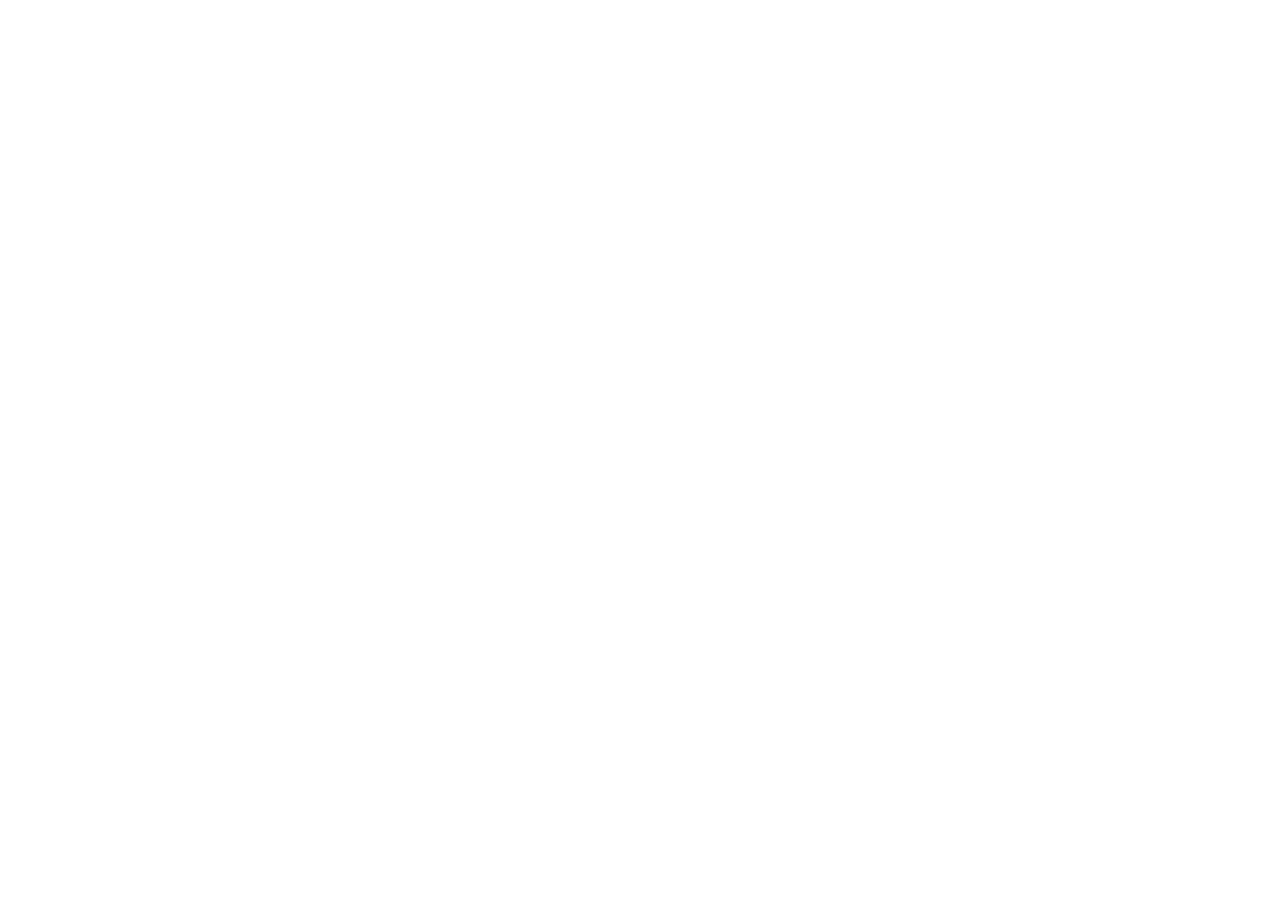
==== index.html @ 5c459bb1 "first commit" ====
<!DOCTYPE html>
<html lang="en">
<head>
    <meta charset="UTF-8">
    <meta name="viewport" content="width=device-width, initial-scale=1.0">
    <title>Document</title>
    <link rel="stylesheet" href="./styles/style.css">
</head>
<body>
    
</body>
</html>
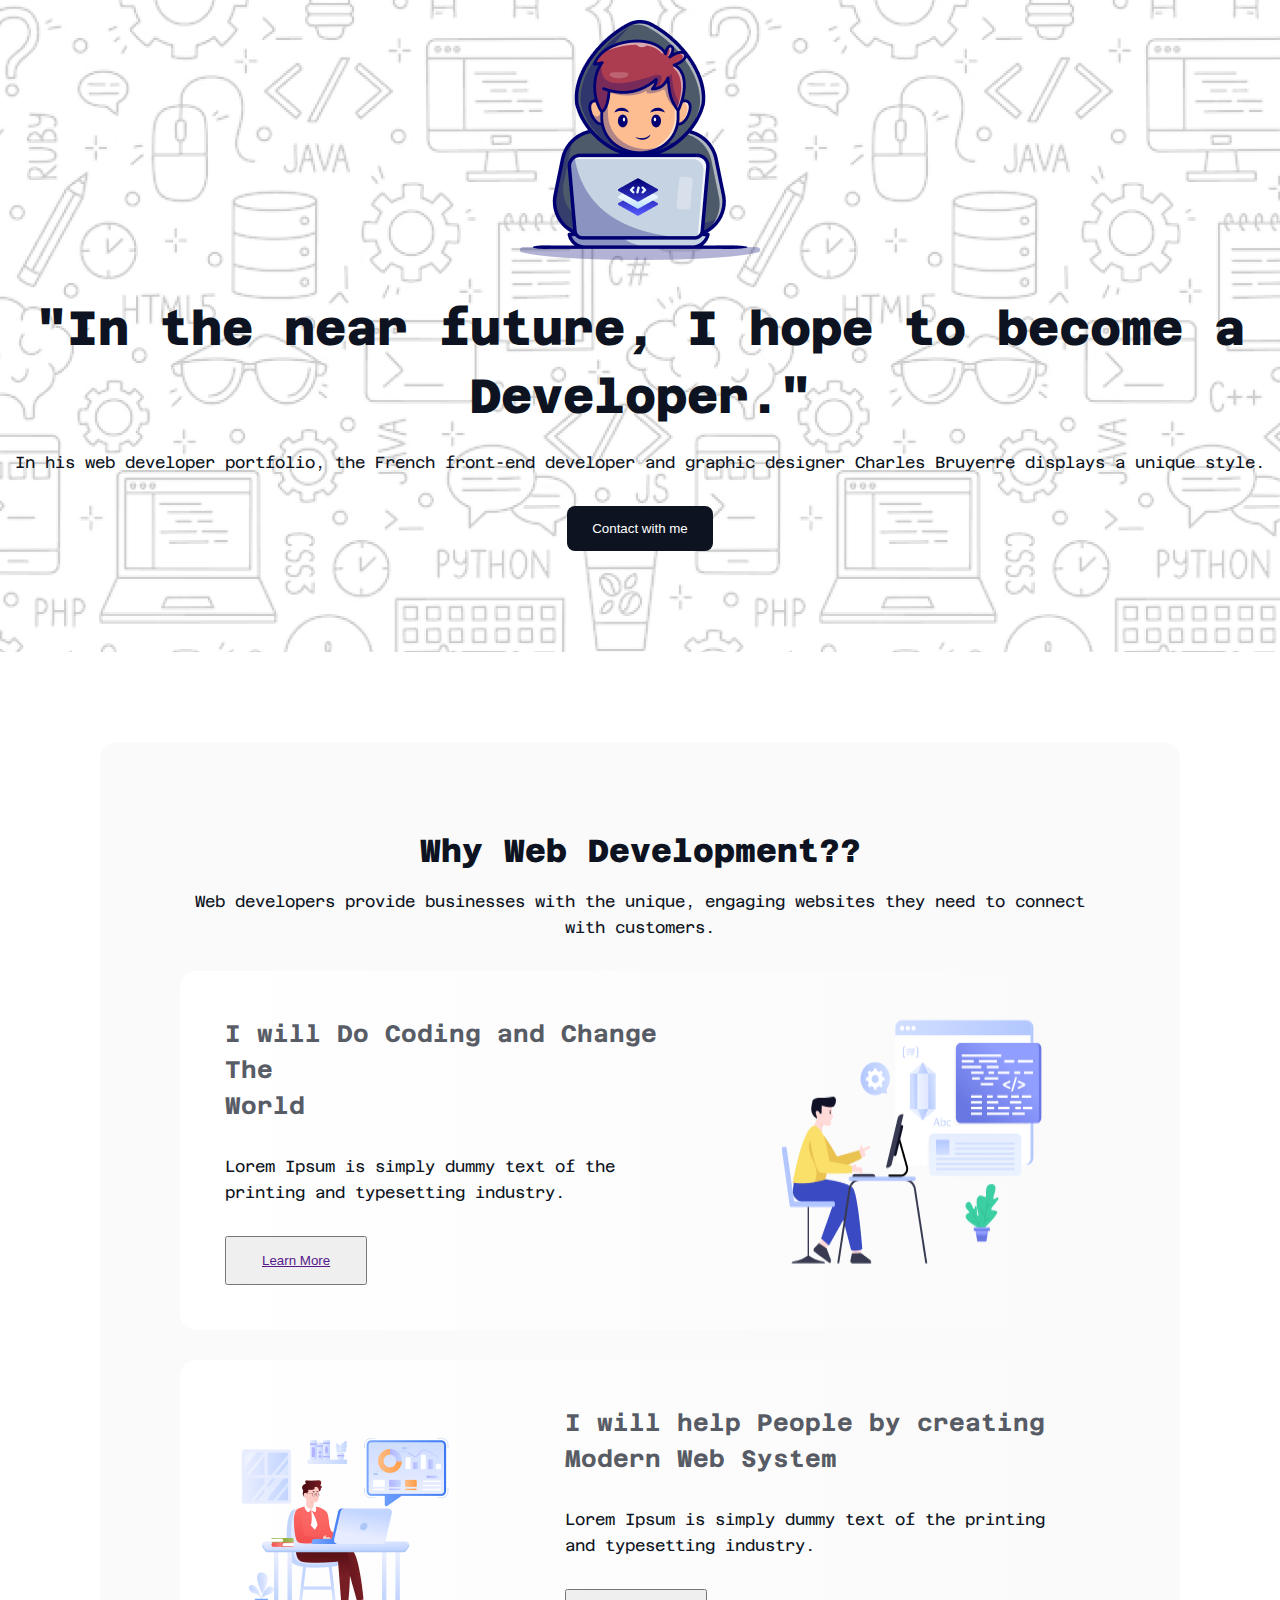
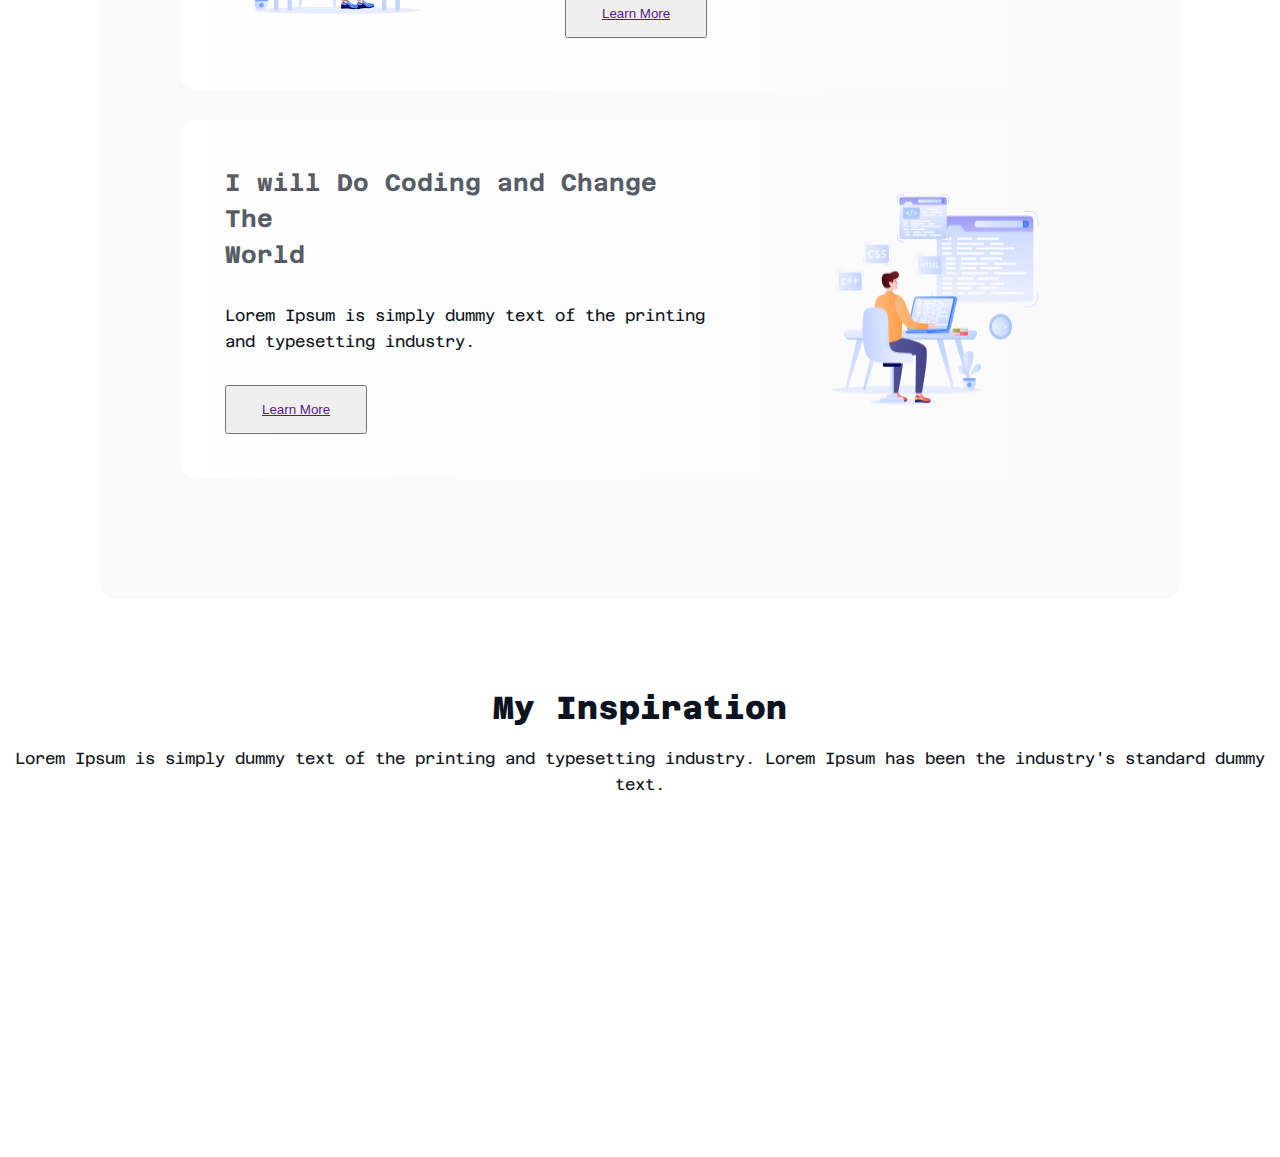
==== commit 8c0c3205: "added banner and web section" ====
--- a/index.html
+++ b/index.html
@@ -7,6 +7,52 @@
     <link rel="stylesheet" href="./styles/style.css">
 </head>
 <body>
-    
+    <section class="banner">
+        <img class="banner-img" src="./assets/Group.png" alt="">
+        <h1 class="title1">"In the near future, I hope to become a <br> Developer."</h1>
+        <p class="description">In his web developer portfolio, the French front-end developer and graphic designer Charles Bruyerre displays a unique style.</p>
+        <button class="btn">Contact with me</button>
+    </section>
+
+    <section class="web">
+        <div class="web-text">
+            <h1 class="web-title">Why Web Development??</h1>
+            <p class="web-description">Web developers provide businesses with the unique, engaging websites they need to connect with customers. </p>
+        </div>
+        <div class="img-container-1">
+            <div class="conatiner-text">
+                <h1 class="img-container-title1">I will Do Coding and Change The <br> World</h1>
+            <p class="img-container-description">Lorem Ipsum is simply dummy text of the printing and typesetting industry.</p>
+            <button class="btn-1"><a href="">Learn More</a></button>
+            </div>
+            <img src="./assets/Layer_1.png" alt="">
+        </div>
+        <div class="img-container-1">
+            <img src="./assets/Group 3.png" alt="">
+            <div class="container-text">
+                <h1 class="img-container-title1">I will help People by creating Modern Web System</h1>
+                <p class="img-container-description">Lorem Ipsum is simply dummy text of the printing and typesetting industry.</p>
+                <button class="btn-1"><a href="">Learn More</a></button>
+            </div>
+        </div>
+        <div class="img-container-1">
+            <div class="conatiner-text">
+                <h1 class="img-container-title1">I will Do Coding and Change The <br> World</h1>
+            <p class="img-container-description">Lorem Ipsum is simply dummy text of the printing and typesetting industry.</p>
+            <button class="btn-1"><a href="">Learn More</a></button>
+            </div>
+            <img src="./assets/Group 4.png" alt="">
+        </div>
+    </section>
+    <section class="inspiration">
+        <h1 class="inspiration-title">My Inspiration</h1>
+        </h1>
+       
+     <p class="inspiration-description">Lorem Ipsum is simply dummy text of the printing and typesetting industry. Lorem Ipsum has been the industry's standard dummy text.</p>
+     <div class="video">
+     <iframe width="560" height="315" src="https://www.youtube.com/embed/S-gIFz-uYNw?si=BvyJEE9r2zV2DK_J" title="YouTube video player" frameborder="0" allow="accelerometer; autoplay; clipboard-write; encrypted-media; gyroscope; picture-in-picture; web-share" referrerpolicy="strict-origin-when-cross-origin" allowfullscreen></iframe>
+     </div>
+    </section>
+
 </body>
-</html>+</html>
--- a/styles/style.css
+++ b/styles/style.css
@@ -0,0 +1,139 @@
+@import url('https://fonts.googleapis.com/css2?family=Azeret+Mono:ital,wght@0,100..900;1,100..900&display=swap');
+
+*{
+    margin: 0;
+    padding: 0;
+}
+
+.banner{
+    background-image:url(../assets/Hero-bg.png);
+    background-size:cover;
+    background-position: center;
+    width:100%;
+   height: 652px;
+   text-align: center;
+}
+.banner-img{
+    margin-top:20px;
+    margin-bottom: 0;
+}
+.title1{
+    color: rgb(13, 19, 33);
+    font-family: Azeret Mono;
+    font-size: 48px;
+    font-weight: 800;
+    line-height: 68px;
+    letter-spacing: 0%;
+    text-align: center; 
+    margin-top:30px;
+    margin-bottom:20px;
+}
+.description{
+    color: rgb(13, 19, 33);
+font-family: Azeret Mono;
+font-size: 16px;
+font-weight: 400;
+line-height: 26px;
+letter-spacing: 0%;
+text-align: center;
+margin-top: 0;
+margin-bottom:30px;
+}
+.btn{
+    border-radius: 8px;
+    color: white;
+    background: rgb(13, 19, 33);
+    padding:15px 25px;
+    margin-top:0;
+    border: none;
+
+}
+.web{
+    border-radius: 16px;
+    background: rgba(13, 19, 33, 0.02);
+    padding: 90px 80px; 
+    margin: 90px 100px;
+}
+.web-title{
+    color: rgb(13, 19, 33);
+font-family: Azeret Mono;
+font-size: 32px;
+font-weight: 800;
+line-height: 37px;
+letter-spacing: 0%;
+text-align: center;
+margin-bottom: 20px;
+}
+.web-description{
+    color: rgb(13, 19, 33);
+font-family: Azeret Mono;
+font-size: 16px;
+font-weight: 400;
+line-height: 26px;
+letter-spacing: 0%;
+text-align: center;
+margin-top: 0;
+margin-bottom:30px;
+}
+.img-container-1{
+    display: flex;
+    justify-content:center;
+    gap: 100px;
+    border-radius: 16px;
+    background: linear-gradient(90.00deg, rgb(255, 255, 255),rgba(255, 255, 255, 0) 100%);
+    padding:45px;
+    margin-bottom: 30px;
+}
+.img-container-title1{
+
+color: rgba(13, 19, 33, 0.7);
+font-family: Azeret Mono;
+font-size: 24px;
+font-weight: 700;
+line-height: 36px;
+letter-spacing: 0%;
+text-align: left;
+margin-bottom: 30px;
+}
+.img-container-description{
+    color: rgb(13, 19, 33);
+font-family: Azeret Mono;
+font-size: 16px;
+font-weight: 400;
+line-height: 26px;
+letter-spacing: 0%;
+text-align: left;
+margin-top: 0;
+margin-bottom: 30px;
+}
+.btn-1{
+    padding: 15px 35px;
+    
+}
+.inspiration-title{
+    color: rgb(13, 19, 33);
+font-family: Azeret Mono;
+font-size: 32px;
+font-weight: 800;
+line-height: 37px;
+letter-spacing: 0%;
+text-align: center;
+margin-bottom: 20px;
+}
+.inspiration-description{
+    color: rgb(13, 19, 33);
+font-family: Azeret Mono;
+font-size: 16px;
+font-weight: 400;
+line-height: 26px;
+letter-spacing: 0%;
+text-align: center;
+margin-top: 0;
+margin-bottom: 40px;
+}
+.video{
+    text-align: center;
+    border-radius: 16px;
+
+
+}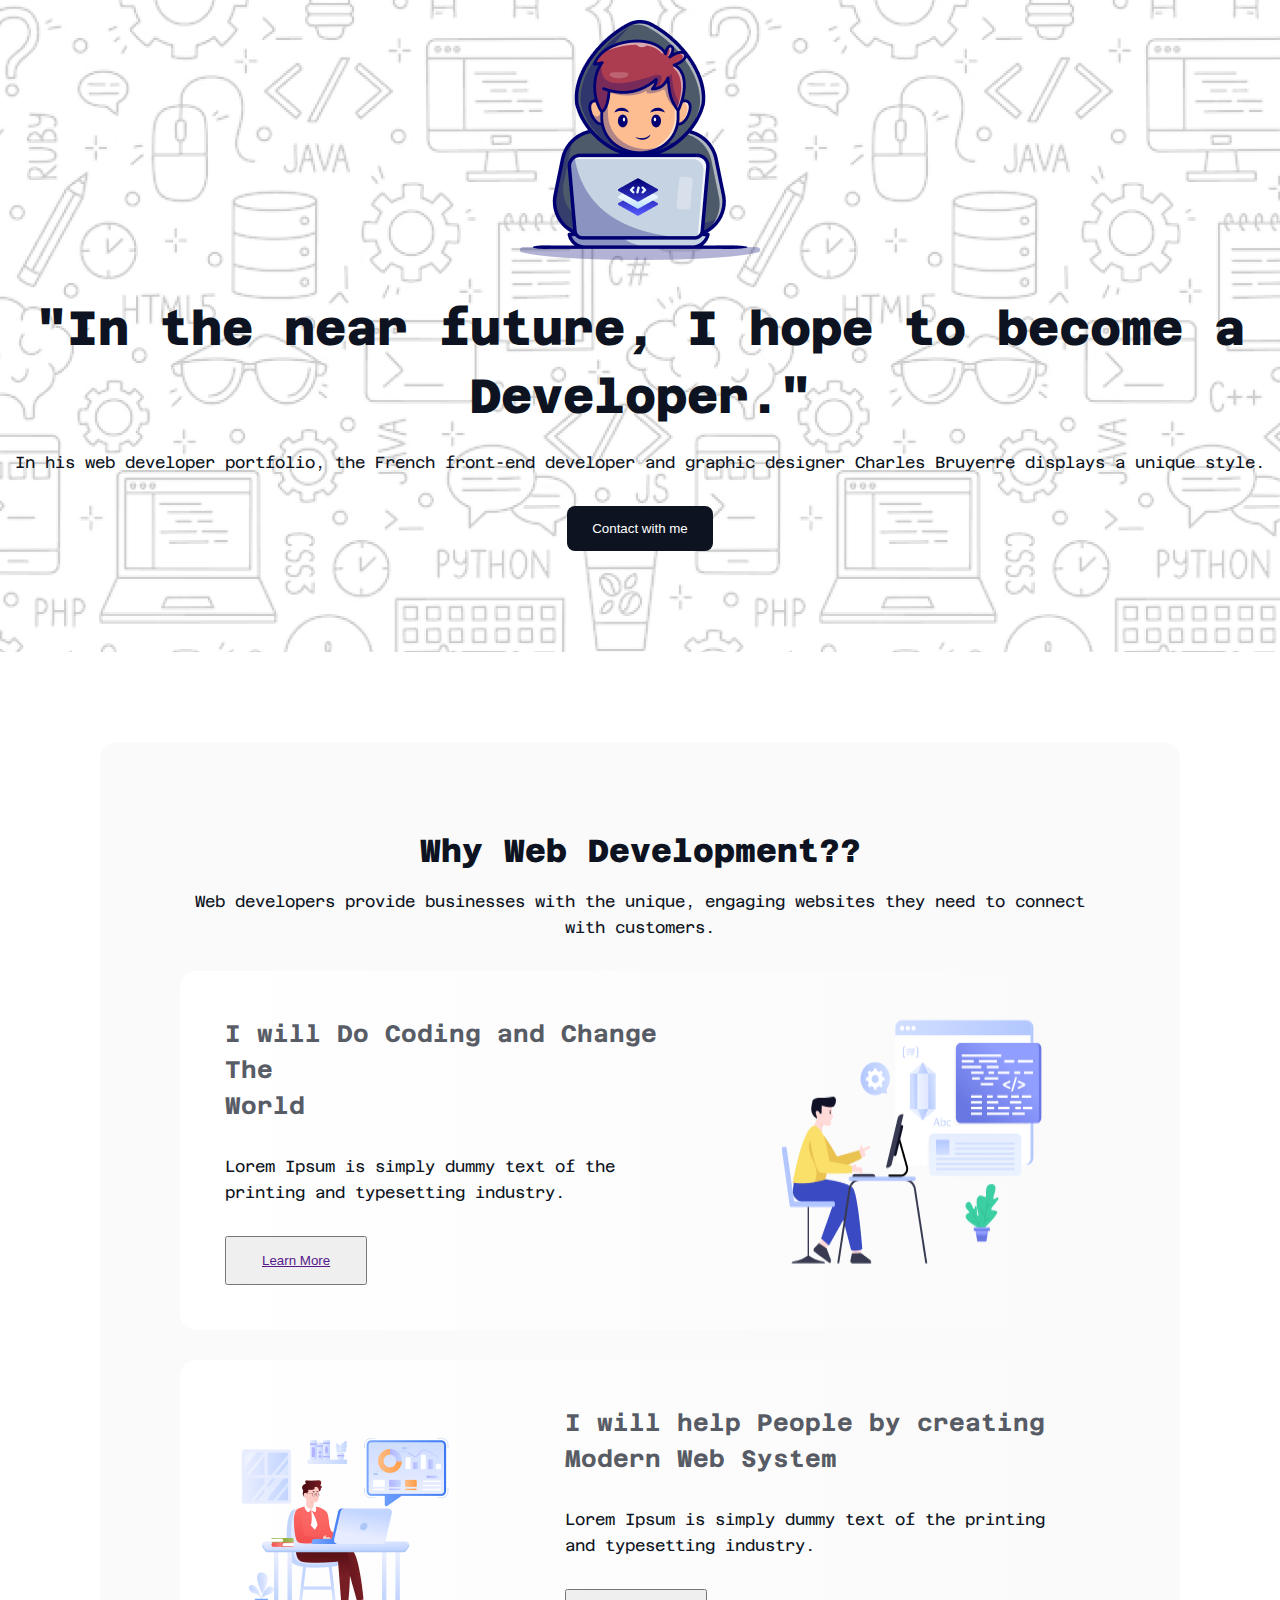
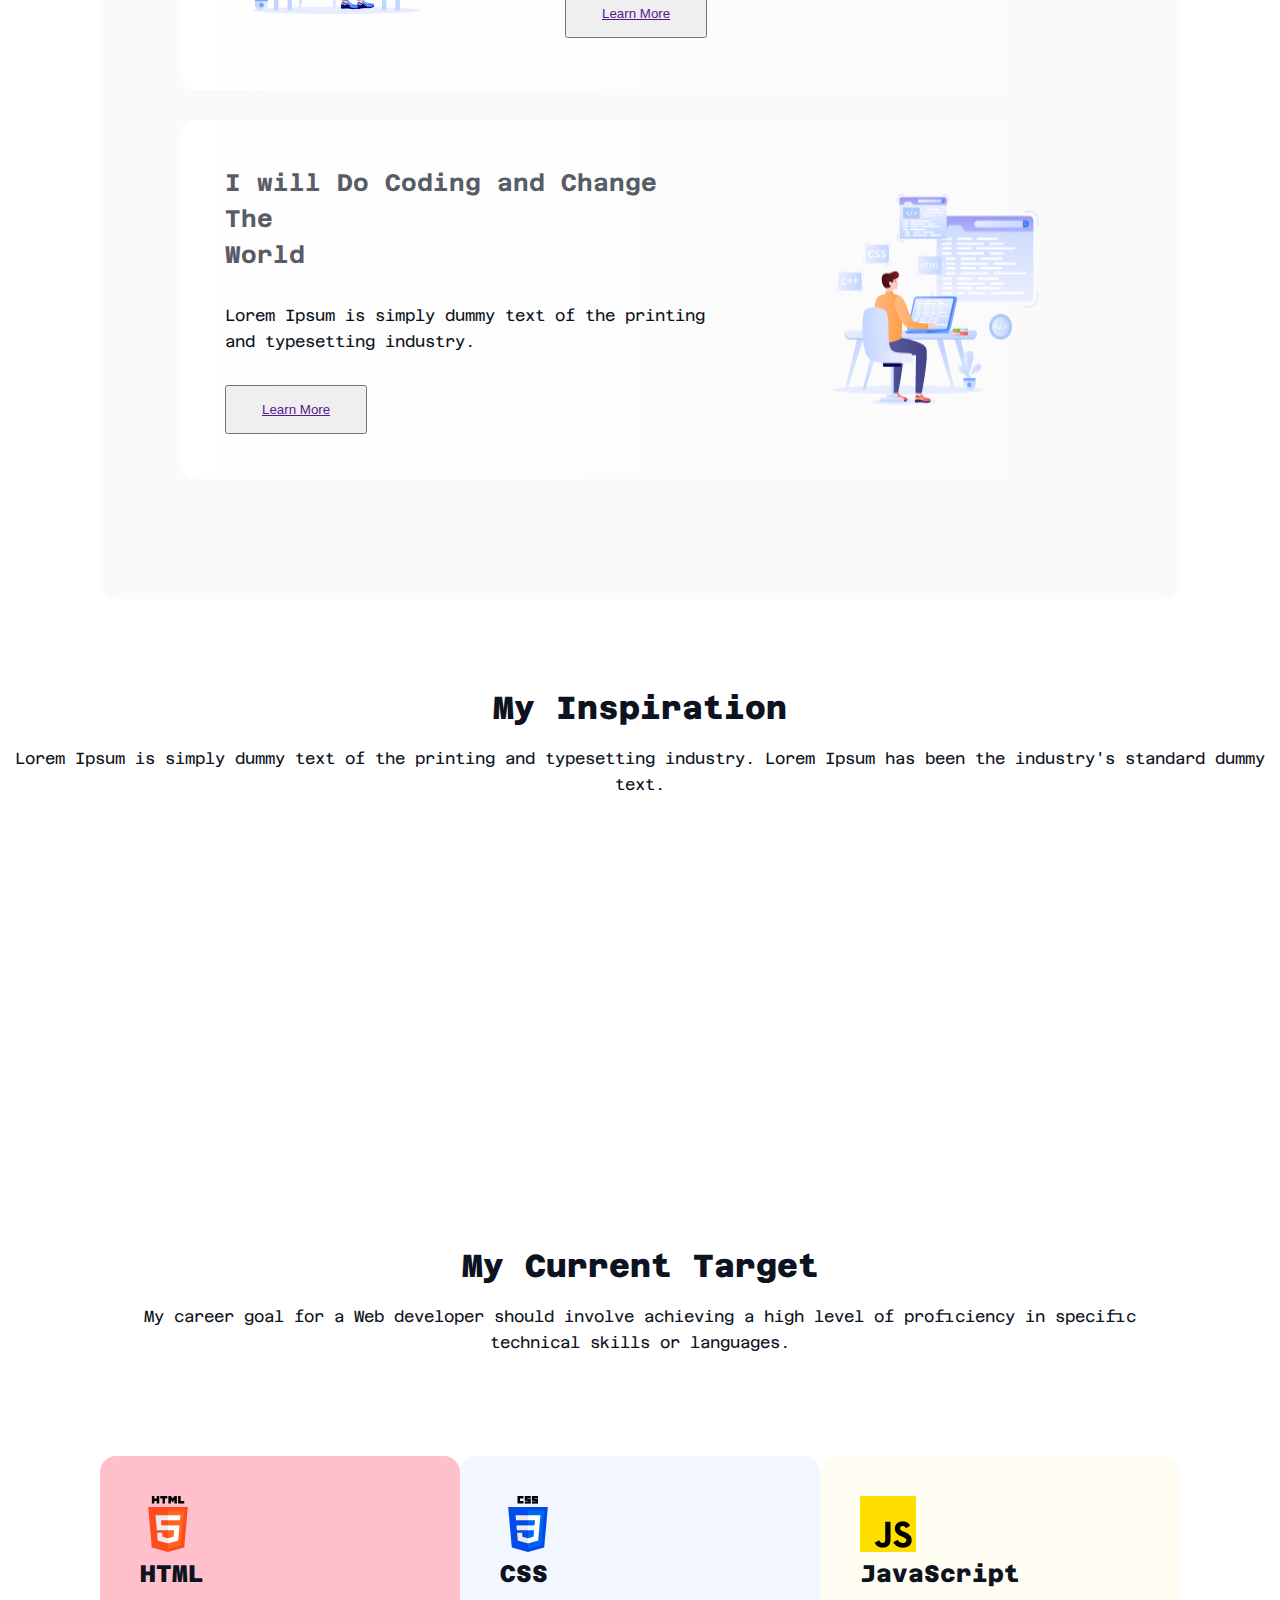
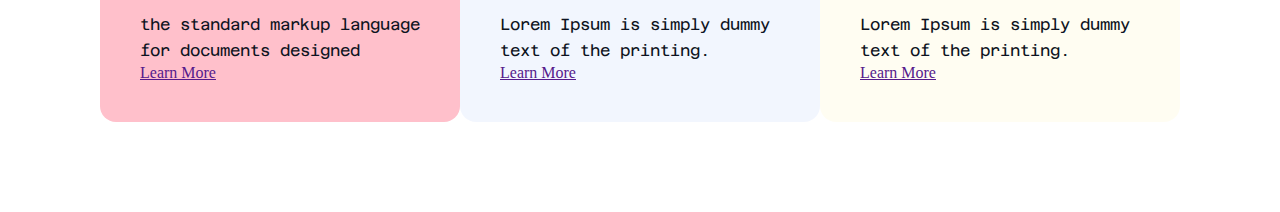
==== commit e3344e11: "added terget section" ====
--- a/index.html
+++ b/index.html
@@ -54,5 +54,30 @@
      </div>
     </section>
 
+    <section class="card">
+        <h1 class="card-title">My Current Target</h1>
+        <p class="card-description">My career goal for a Web developer should involve achieving a high level of proficiency in specific technical skills or languages. </p>
+        <div class="card-box">
+            <div class="card-container" id="box-color1">
+                <img src="./assets/html.png" alt="">
+                <h2 class="box-title">HTML</h2>
+                <p class="box-description">the standard markup language for documents designed </p>
+                <a href="">Learn More</a>
+            </div>
+              <div class="card-container" id="box-color2">
+                <img src="./assets/css.png" alt="">
+                <h2 class="box-title">CSS</h2>
+                <p class="box-description">Lorem Ipsum is simply dummy text of the printing.</p>
+                <a href="">Learn More</a>
+            </div>
+              <div class="card-container" id="box-color3">
+                <img src="./assets/js.png" alt="">
+                <h2 class="box-title">JavaScript</h2>
+                <p class="box-description">Lorem Ipsum is simply dummy text of the printing.</p>
+                <a href="">Learn More</a>
+            </div>
+        </div>
+    </section>
+
 </body>
 </html>
--- a/styles/style.css
+++ b/styles/style.css
@@ -136,4 +136,75 @@
     border-radius: 16px;
 
 
+}
+.card{
+    margin: 90px 100px;
+}
+.card-title{
+    color: rgb(13, 19, 33);
+    font-family: Azeret Mono;
+    font-size: 32px;
+    font-weight: 800;
+    line-height: 37px;
+    letter-spacing: 0%;
+    text-align: center;
+    margin-bottom: 20px;
+}
+.card-description{
+    color: rgb(13, 19, 33);
+    font-family: Azeret Mono;
+    font-size: 16px;
+    font-weight: 400;
+    line-height: 26px;
+    letter-spacing: 0%;
+    text-align: center;
+    margin-top: 0;
+    margin-bottom: 20px;
+}
+.card-box{
+    display:flex;
+    justify-content: space-evenly;
+    margin-top: 100px;
+}
+.card-container{
+    padding:40px;
+    width: 285px;
+}
+.box-title{
+    color: rgb(13, 19, 33);
+font-family: Azeret Mono;
+font-size: 24px;
+font-weight: 800;
+line-height: 36px;
+letter-spacing: 0%;
+text-align: left;
+margin-bottom: 20px;
+}
+.box-description{
+    color: rgb(13, 19, 33);
+font-family: Azeret Mono;
+font-size: 16px;
+font-weight: 400;
+line-height: 26px;
+letter-spacing: 0%;
+text-align: left;
+margin-top: 0;
+
+}
+
+#box-color1{
+    background-color: pink;
+    border-radius: 16px;
+
+
+}
+#box-color2{
+    border-radius: 16px;
+
+background: rgba(0, 76, 232, 0.05);
+}
+#box-color3{
+    border-radius: 16px;
+
+    background: rgba(255, 223, 0, 0.05);   
 }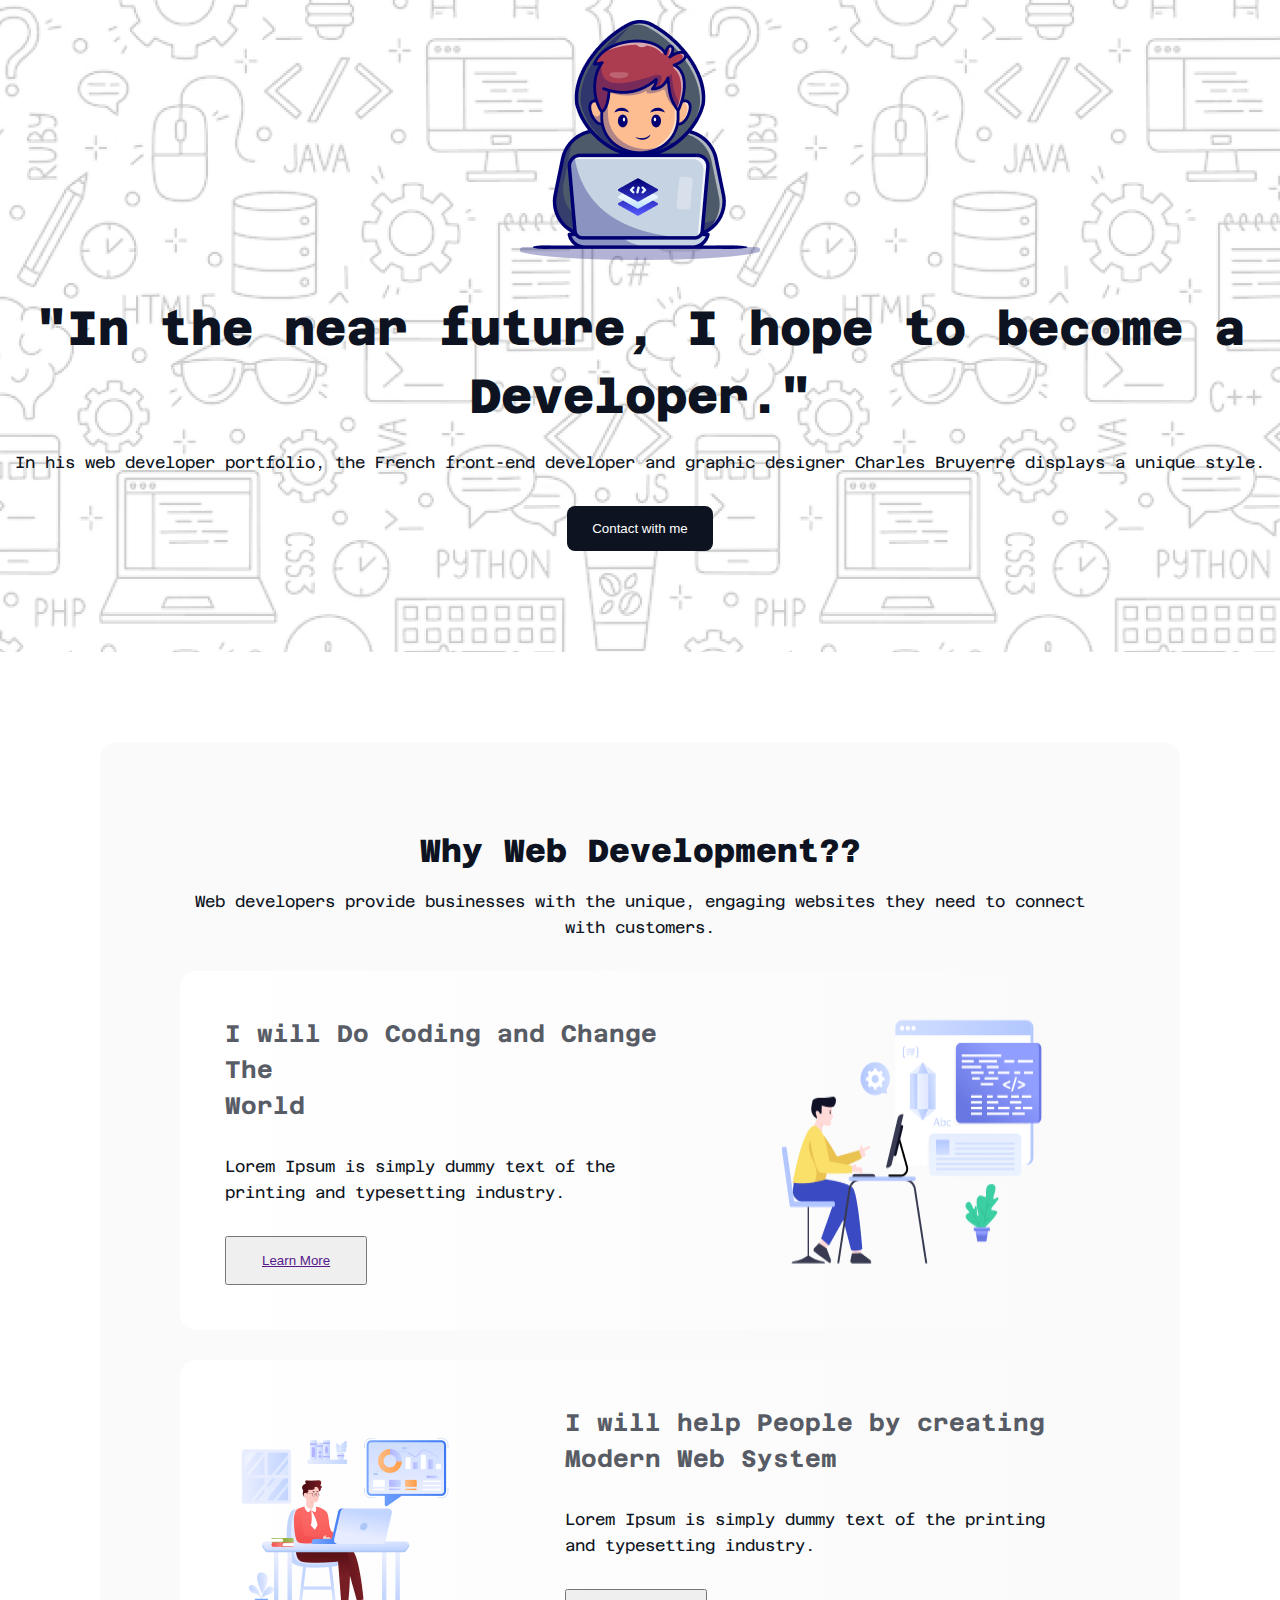
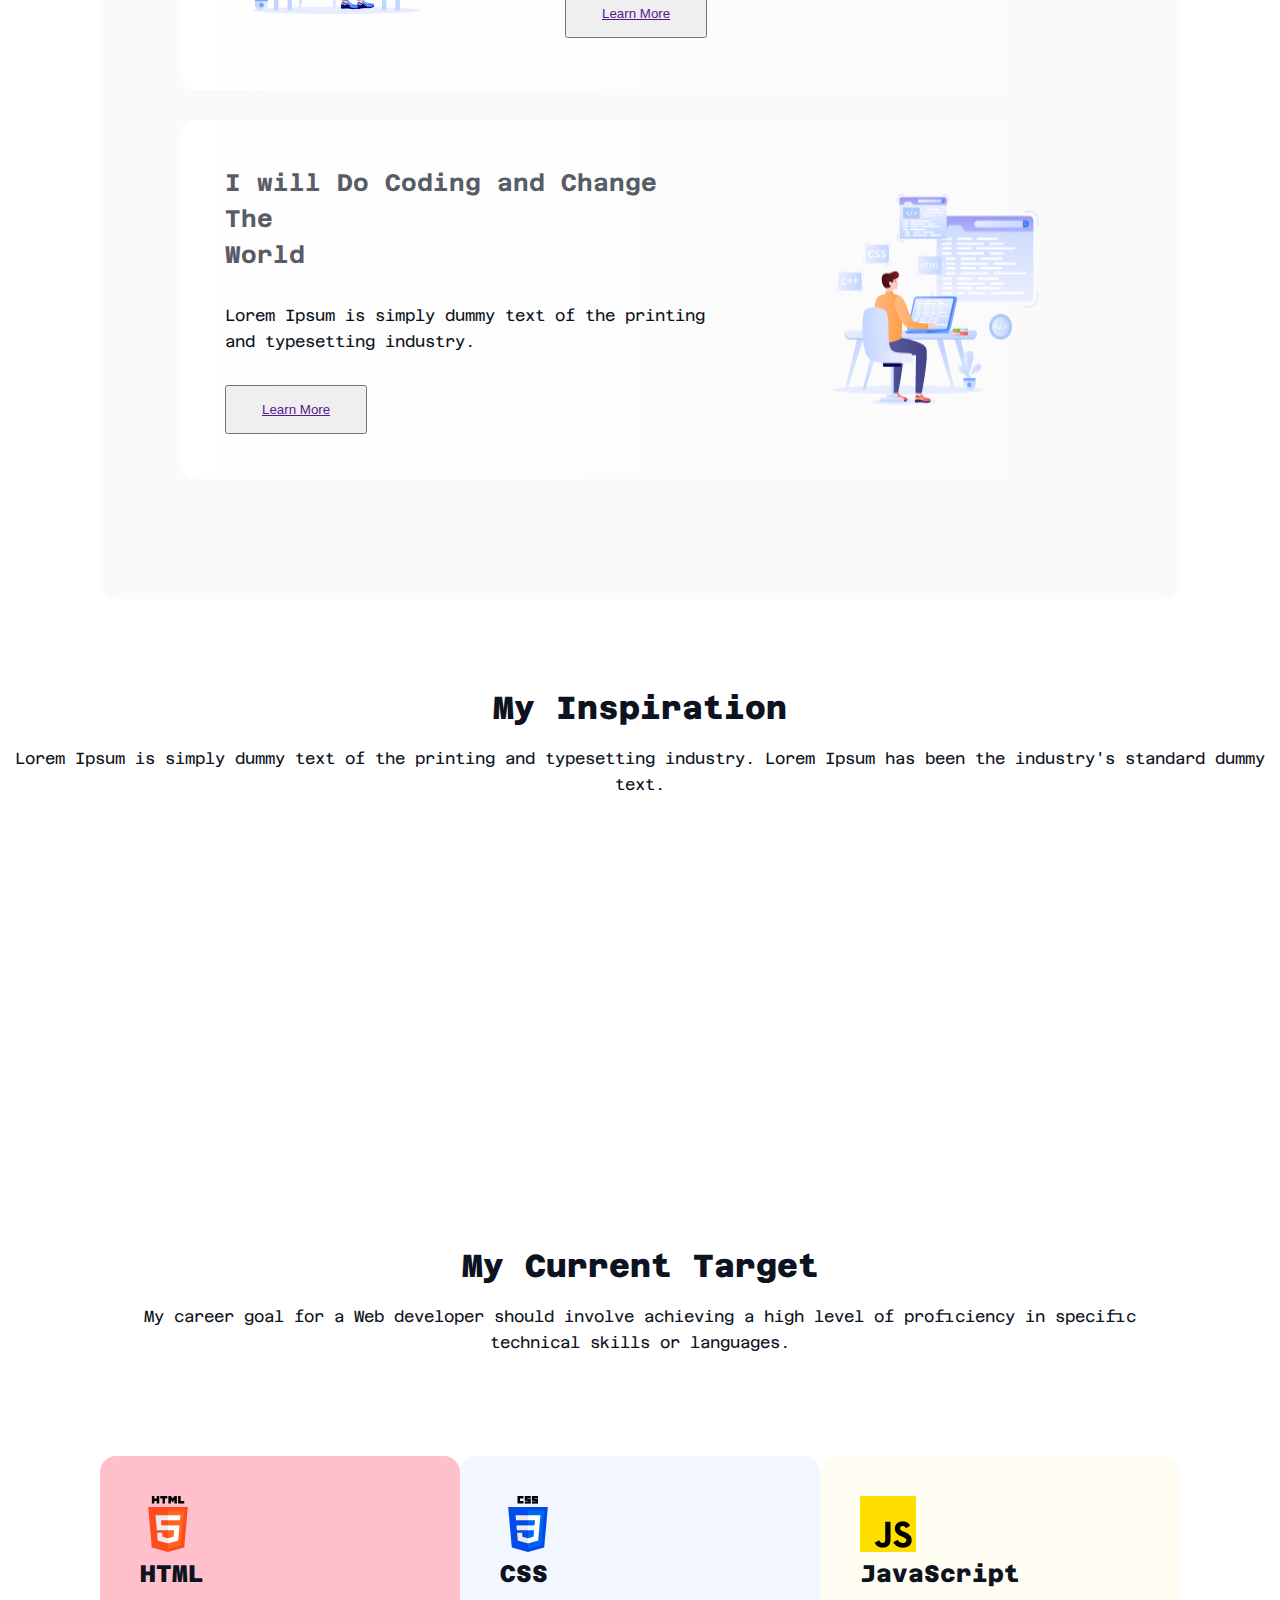
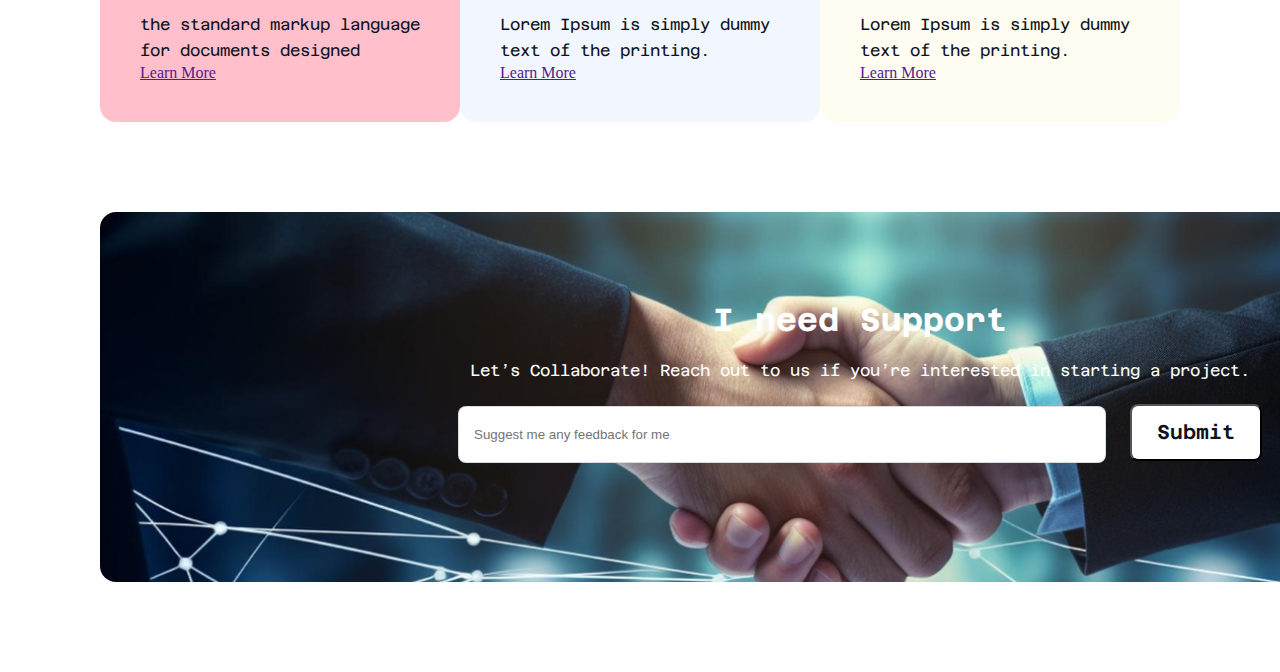
==== commit 49f06fed: "added login section" ====
--- a/index.html
+++ b/index.html
@@ -79,5 +79,16 @@
         </div>
     </section>
 
+    <section class="footer1">
+        <h1 class="ftitle">I need Support</h1>
+        <p class="fdescription">Let’s Collaborate! Reach out to us if you’re interested in starting a project.</p>
+        <input type="text" name="" id="" placeholder="Suggest me any feedback for me">
+        <input type="button" value="Submit">
+    </section>
+
+    <footer >
+
+    </footer>
+
 </body>
 </html>
--- a/styles/style.css
+++ b/styles/style.css
@@ -206,5 +206,63 @@
 #box-color3{
     border-radius: 16px;
 
-    background: rgba(255, 223, 0, 0.05);   
+    background: rgba(255, 223, 0, 0.05);
+       
+}
+.footer1{
+    margin: 90px 100px;
+    background-image: url(../assets/handshake.jpg);
+    width:1440px;
+    height: 250px;
+    background-size: cover;
+    background-position: center;
+    text-align: center;
+    padding: 60px 40px;
+    border-radius: 16px;
+
+background: rgba(0, 0, 0, 0.2),rgba(0, 0, 0, 0.2),rgba(0, 0, 0, 0.2),url(Email);
+}
+.ftitle{
+    color: rgb(255, 255, 255);
+font-family: Azeret Mono;
+font-size: 32px;
+font-weight: 700;
+line-height: 36px;
+letter-spacing: 0%;
+text-align: center;
+margin-top: 30px;
+margin-bottom: 0;
+}
+.fdescription{
+    color: rgb(255, 255, 255);
+font-family: Azeret Mono;
+font-size: 16px;
+font-weight: 400;
+line-height: 26px;
+letter-spacing: 0%;
+text-align: center;
+margin-top: 20px;
+margin-bottom: 20px;
+}
+.footer1 input[type="text"]{
+   
+    box-sizing: border-box;
+    border: 1px solid rgba(13, 19, 33, 0.15);
+    border-radius: 8px;
+    background: rgb(255, 255, 255);
+    padding: 20px 15px;
+    width: 45%;
+}
+.footer1 input[type="button"]{
+    padding:15px 25px;
+    margin-left: 20px;
+    border-radius: 8px;
+    background: rgb(255, 255, 255);
+    color: rgb(13, 19, 33);
+    font-family: Azeret Mono;
+    font-size: 20px;
+    font-weight: 600;
+    line-height: 23px;
+    letter-spacing: 0%;
+    
 }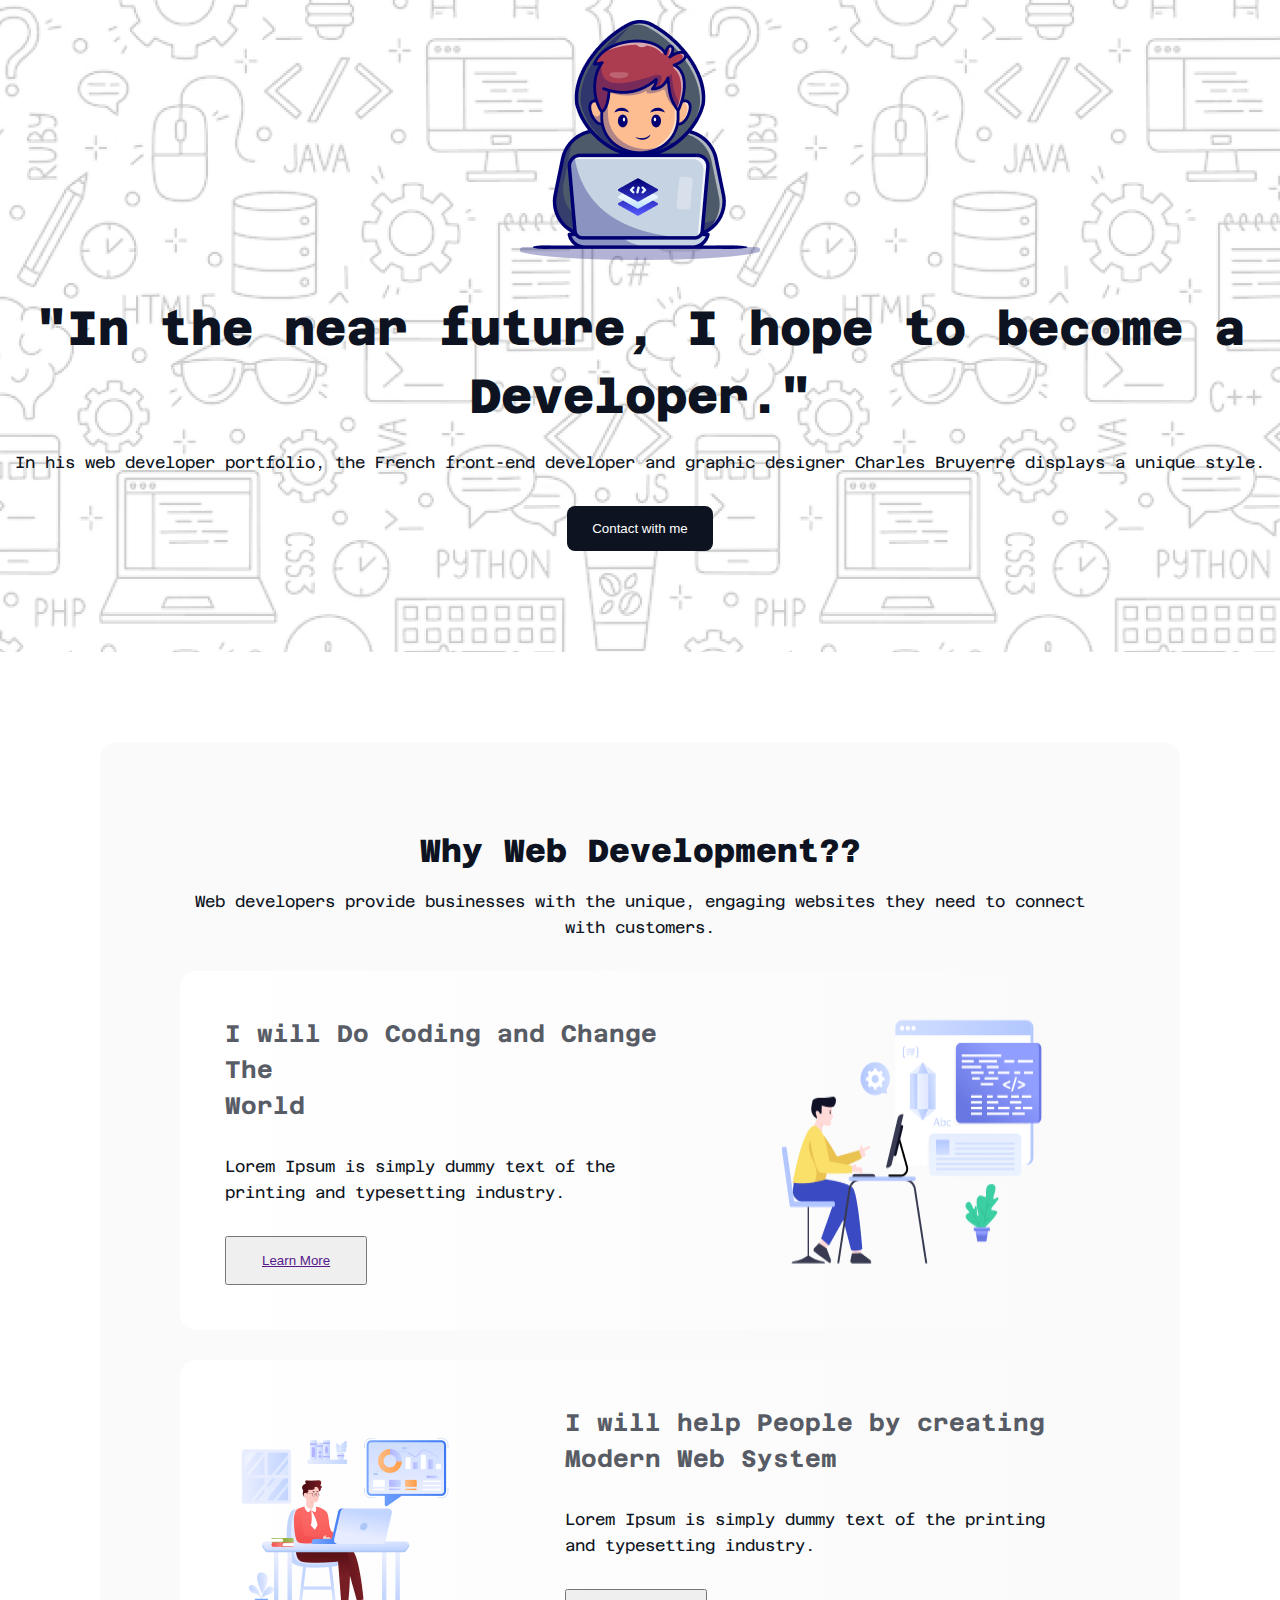
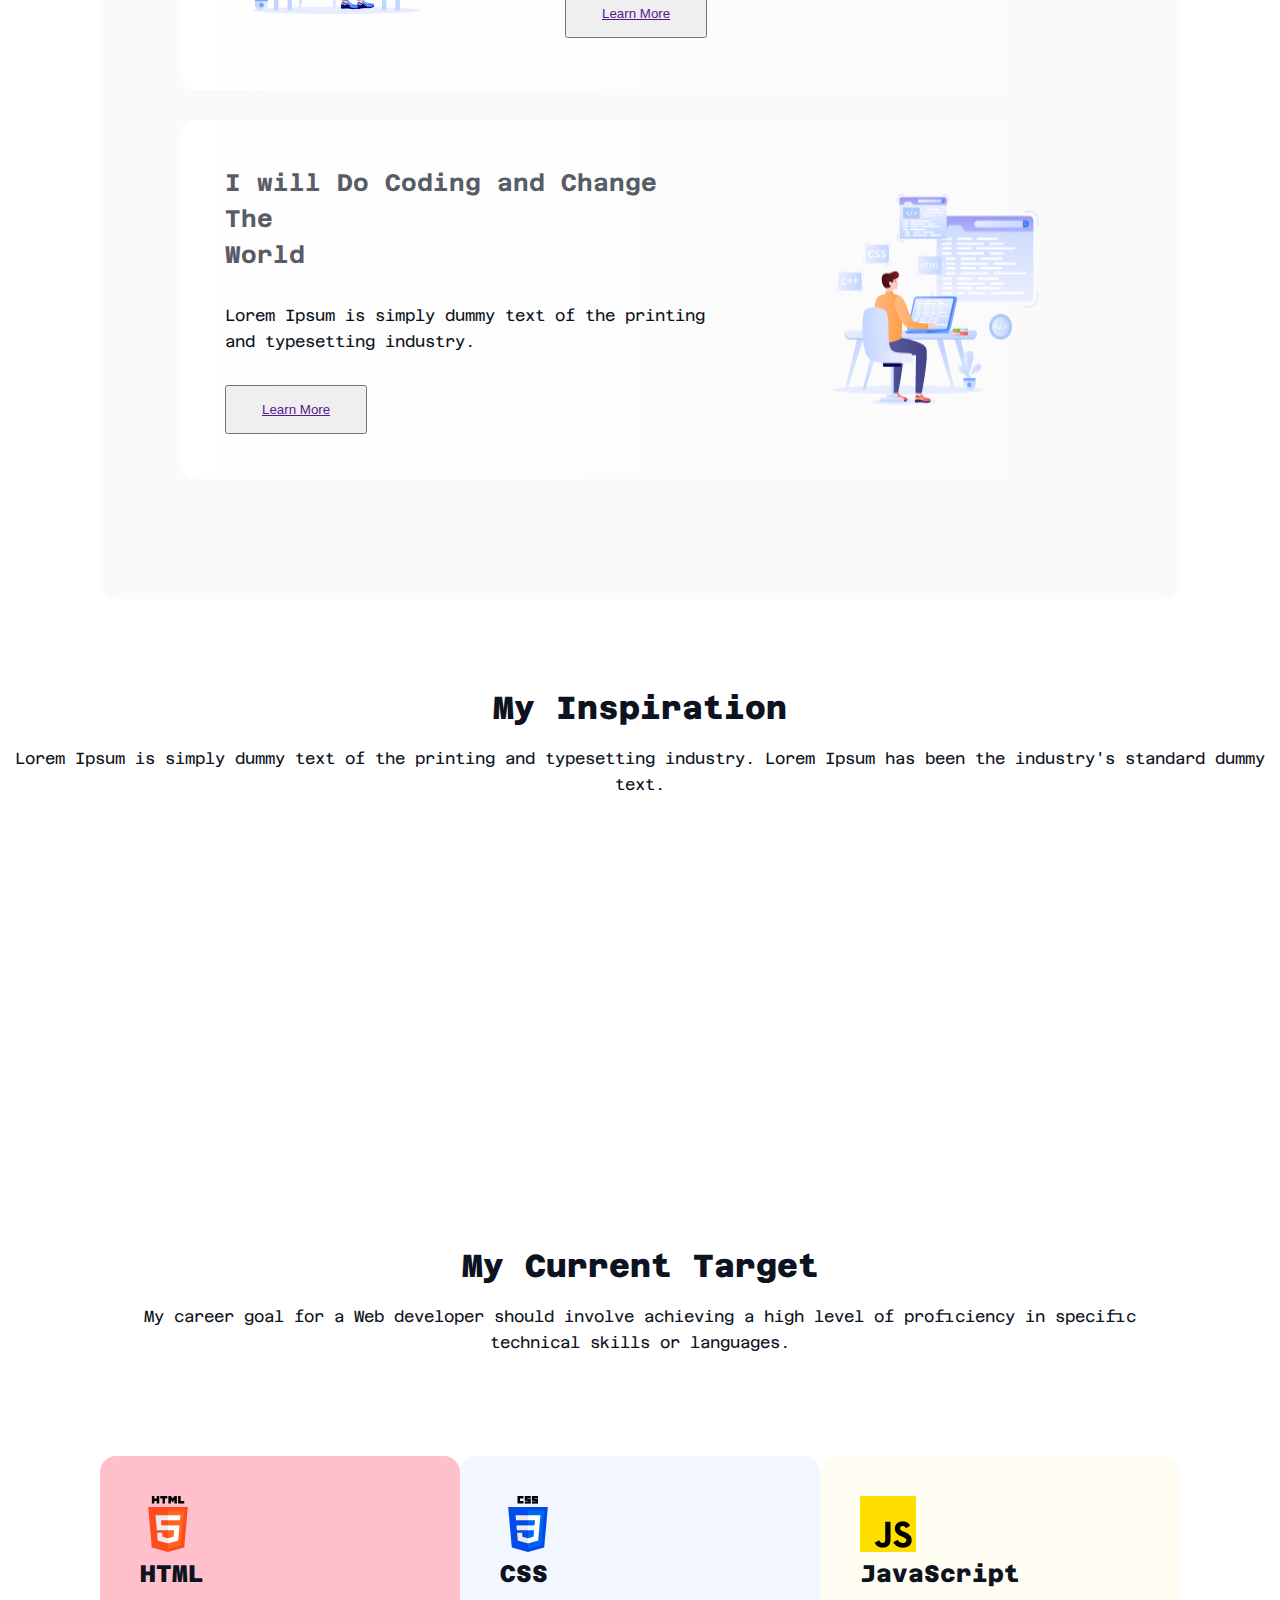
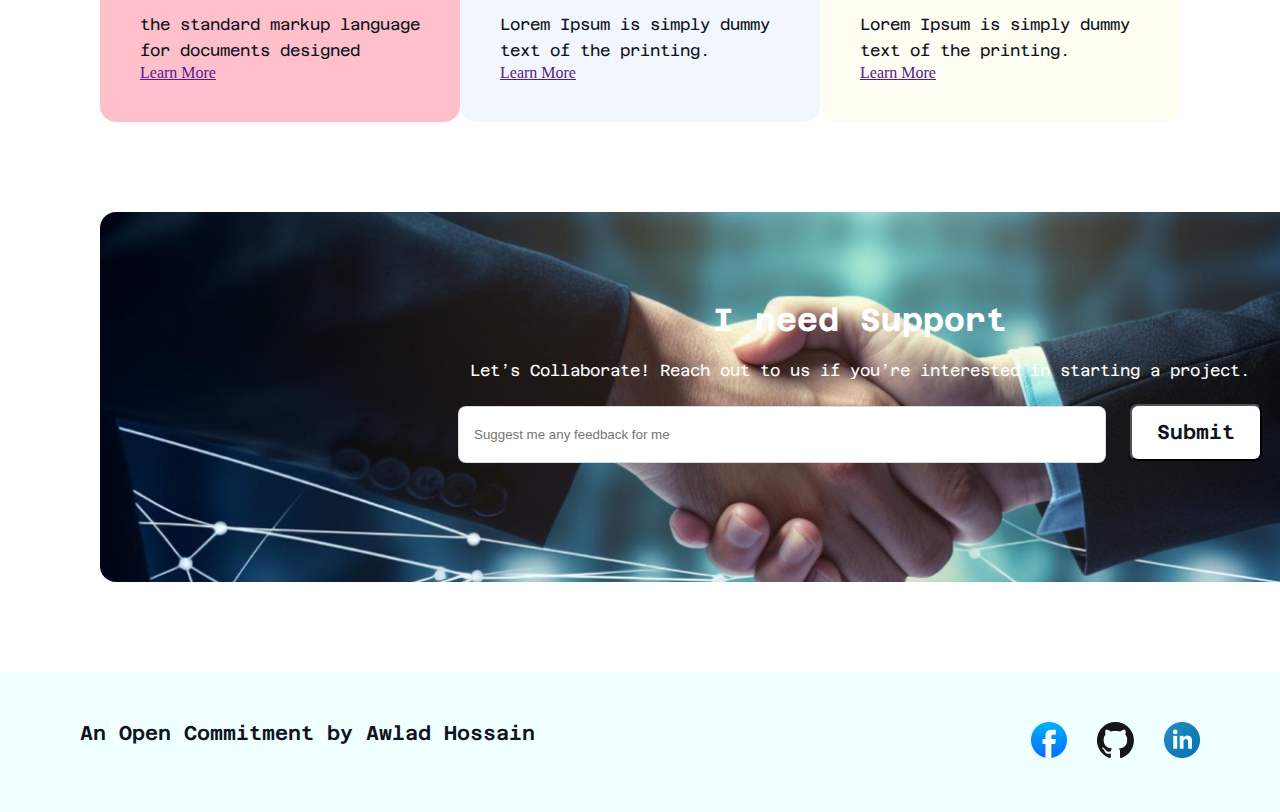
==== commit f17f4709: "added final footer section" ====
--- a/index.html
+++ b/index.html
@@ -86,8 +86,21 @@
         <input type="button" value="Submit">
     </section>
 
-    <footer >
+    <footer class="footer2" >
+       <div class="footer-container">
+        <p class="footer-text">
+            An Open Commitment by Awlad Hossain
+        </p>
+        </div>
+        <div class="icon-box">
+            <a href="https://www.facebook.com/areful.omi" target="_blank"><img src="./assets/facebook.png" alt=""></a>
+            <a href="https://github.com/areful75" target="_blank"><img src="./assets/github.png" alt=""></a>
 
+            <a href="https://www.linkedin.com/in/md-areful-amin-0353ab258/" target="_blank"><img src="./assets/linkedin-icon 1.png" alt=""></a>
+
+            
+        </div>
+       </div>
     </footer>
 
 </body>
--- a/styles/style.css
+++ b/styles/style.css
@@ -265,4 +265,24 @@
     line-height: 23px;
     letter-spacing: 0%;
     
-}+}
+.footer2{
+    background-color: azure;
+    padding:50px 80px;
+    display: flex;
+    justify-content: space-between;
+    
+}
+.footer-text{
+    color: rgb(13, 19, 33);
+font-family: Azeret Mono;
+font-size: 20px;
+font-weight: 600;
+line-height: 23px;
+letter-spacing: 0%;
+text-align: center;
+}
+.icon-box{
+    display: flex;
+    gap: 30px;
+}
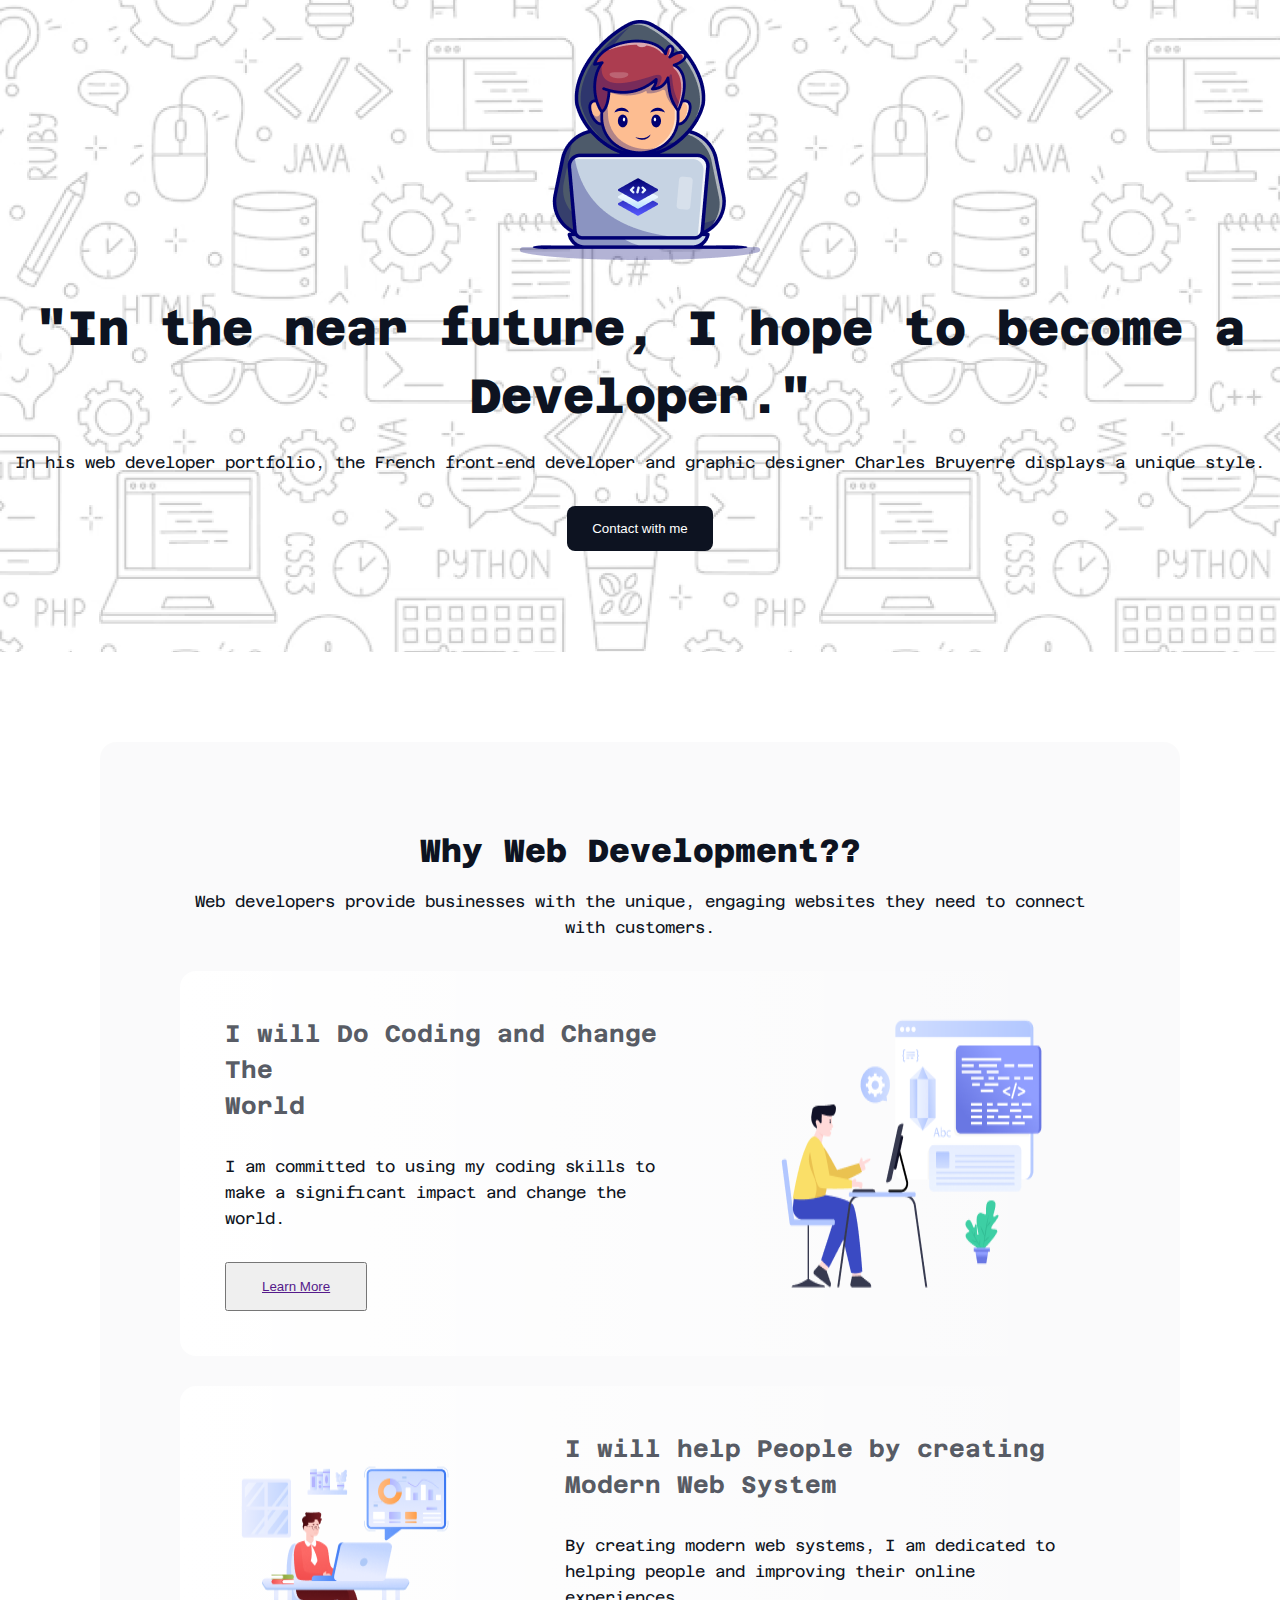
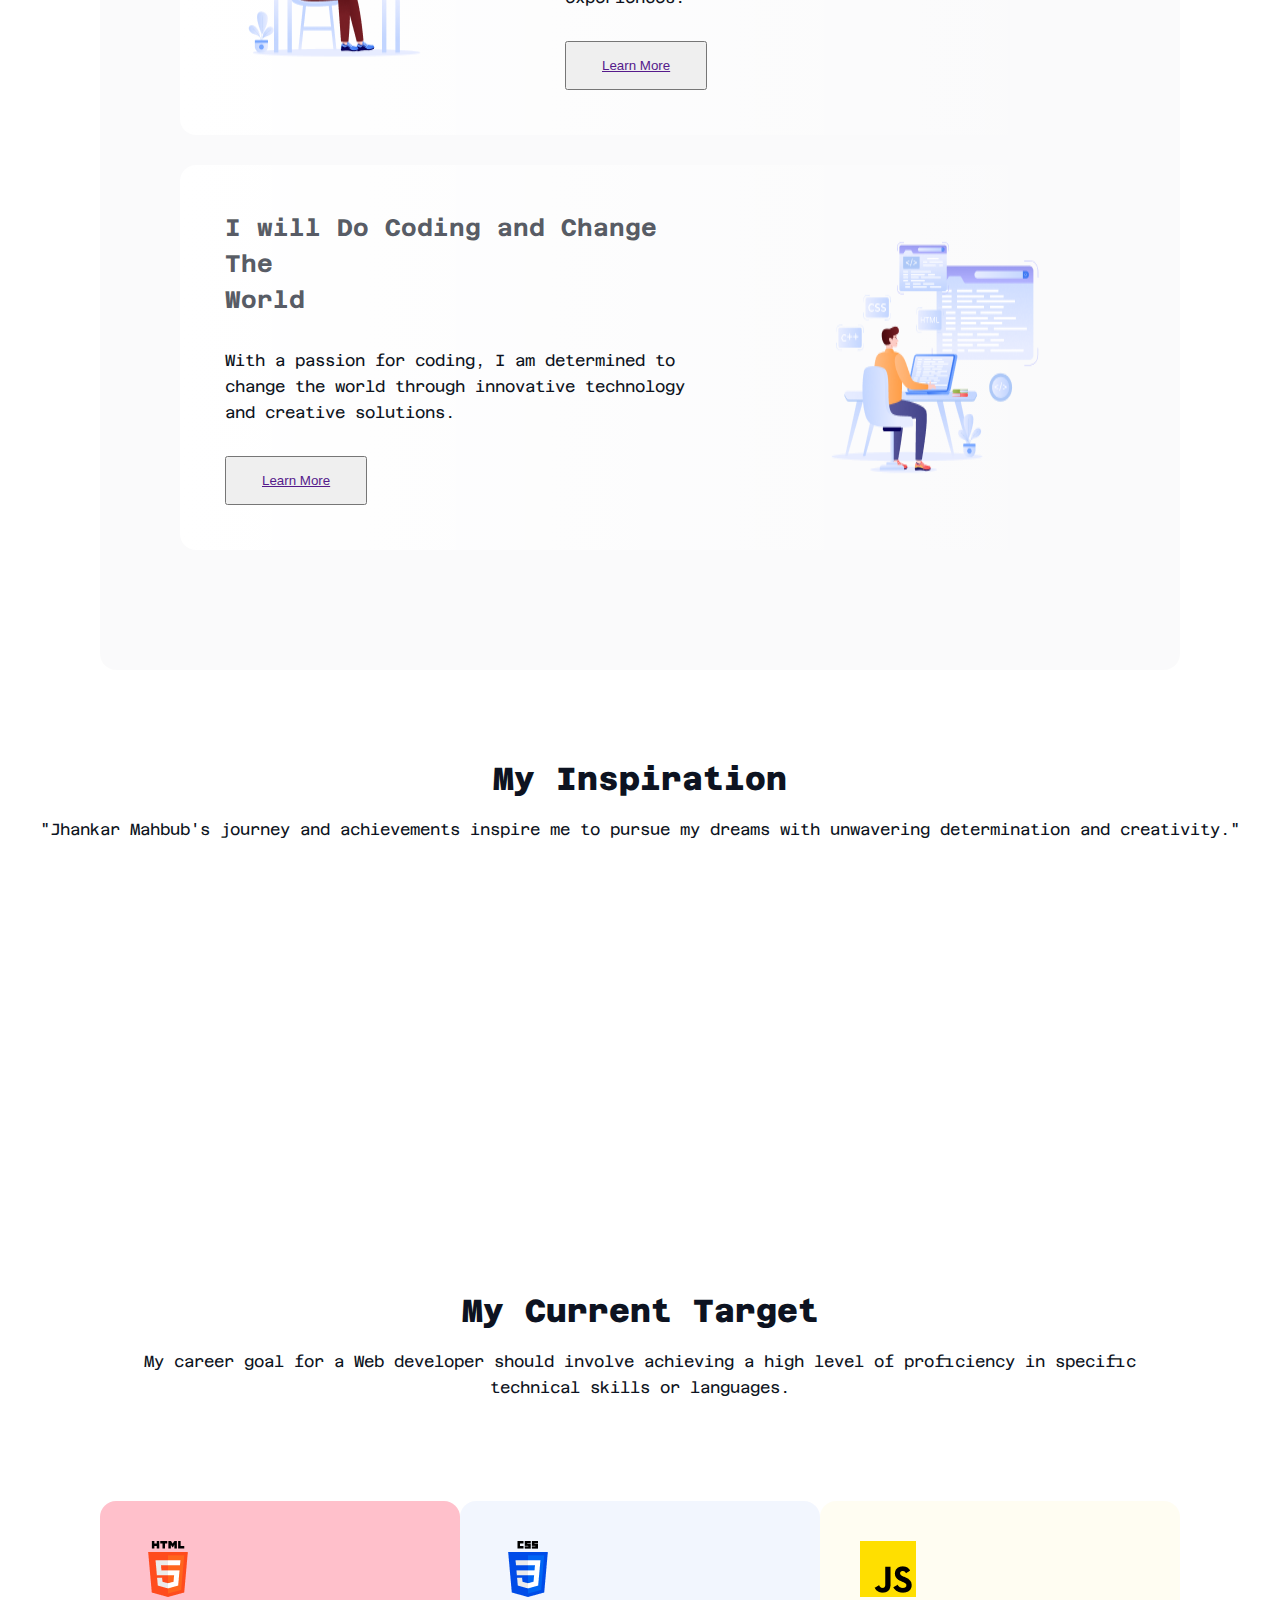
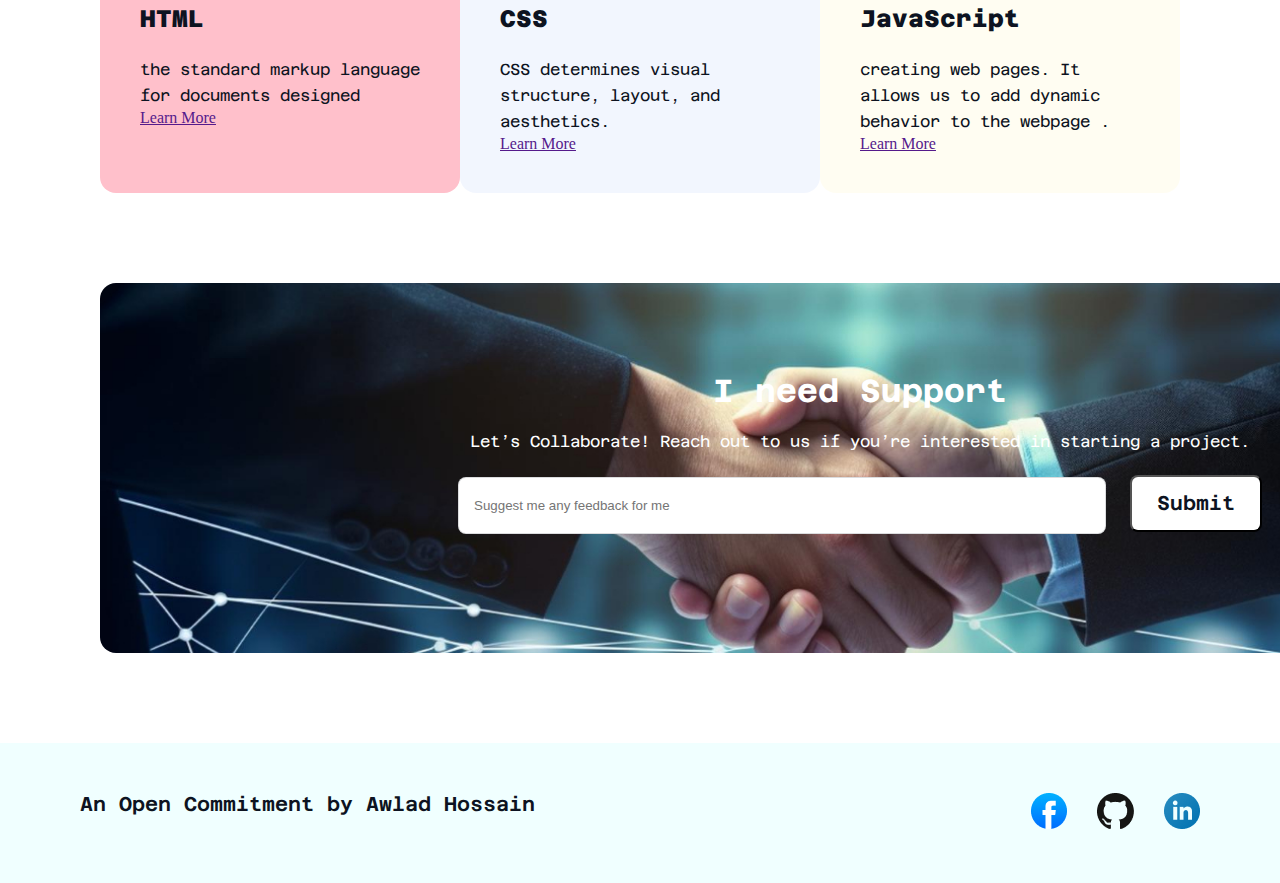
==== commit 5f9449b0: "added information" ====
--- a/index.html
+++ b/index.html
@@ -22,7 +22,7 @@
         <div class="img-container-1">
             <div class="conatiner-text">
                 <h1 class="img-container-title1">I will Do Coding and Change The <br> World</h1>
-            <p class="img-container-description">Lorem Ipsum is simply dummy text of the printing and typesetting industry.</p>
+            <p class="img-container-description">I am committed to using my coding skills to make a significant impact and change the world.</p>
             <button class="btn-1"><a href="">Learn More</a></button>
             </div>
             <img src="./assets/Layer_1.png" alt="">
@@ -31,14 +31,14 @@
             <img src="./assets/Group 3.png" alt="">
             <div class="container-text">
                 <h1 class="img-container-title1">I will help People by creating Modern Web System</h1>
-                <p class="img-container-description">Lorem Ipsum is simply dummy text of the printing and typesetting industry.</p>
+                <p class="img-container-description"> By creating modern web systems, I am dedicated to helping people and improving their online experiences.</p>
                 <button class="btn-1"><a href="">Learn More</a></button>
             </div>
         </div>
         <div class="img-container-1">
             <div class="conatiner-text">
                 <h1 class="img-container-title1">I will Do Coding and Change The <br> World</h1>
-            <p class="img-container-description">Lorem Ipsum is simply dummy text of the printing and typesetting industry.</p>
+            <p class="img-container-description">With a passion for coding, I am determined to change the world through innovative technology and creative solutions.</p>
             <button class="btn-1"><a href="">Learn More</a></button>
             </div>
             <img src="./assets/Group 4.png" alt="">
@@ -48,7 +48,7 @@
         <h1 class="inspiration-title">My Inspiration</h1>
         </h1>
        
-     <p class="inspiration-description">Lorem Ipsum is simply dummy text of the printing and typesetting industry. Lorem Ipsum has been the industry's standard dummy text.</p>
+     <p class="inspiration-description">"Jhankar Mahbub's journey and achievements inspire me to pursue my dreams with unwavering determination and creativity."</p>
      <div class="video">
      <iframe width="560" height="315" src="https://www.youtube.com/embed/S-gIFz-uYNw?si=BvyJEE9r2zV2DK_J" title="YouTube video player" frameborder="0" allow="accelerometer; autoplay; clipboard-write; encrypted-media; gyroscope; picture-in-picture; web-share" referrerpolicy="strict-origin-when-cross-origin" allowfullscreen></iframe>
      </div>
@@ -67,13 +67,13 @@
               <div class="card-container" id="box-color2">
                 <img src="./assets/css.png" alt="">
                 <h2 class="box-title">CSS</h2>
-                <p class="box-description">Lorem Ipsum is simply dummy text of the printing.</p>
+                <p class="box-description">CSS determines visual structure, layout, and aesthetics.</p>
                 <a href="">Learn More</a>
             </div>
               <div class="card-container" id="box-color3">
                 <img src="./assets/js.png" alt="">
                 <h2 class="box-title">JavaScript</h2>
-                <p class="box-description">Lorem Ipsum is simply dummy text of the printing.</p>
+                <p class="box-description">creating web pages. It allows us to add dynamic behavior to the webpage .</p>
                 <a href="">Learn More</a>
             </div>
         </div>
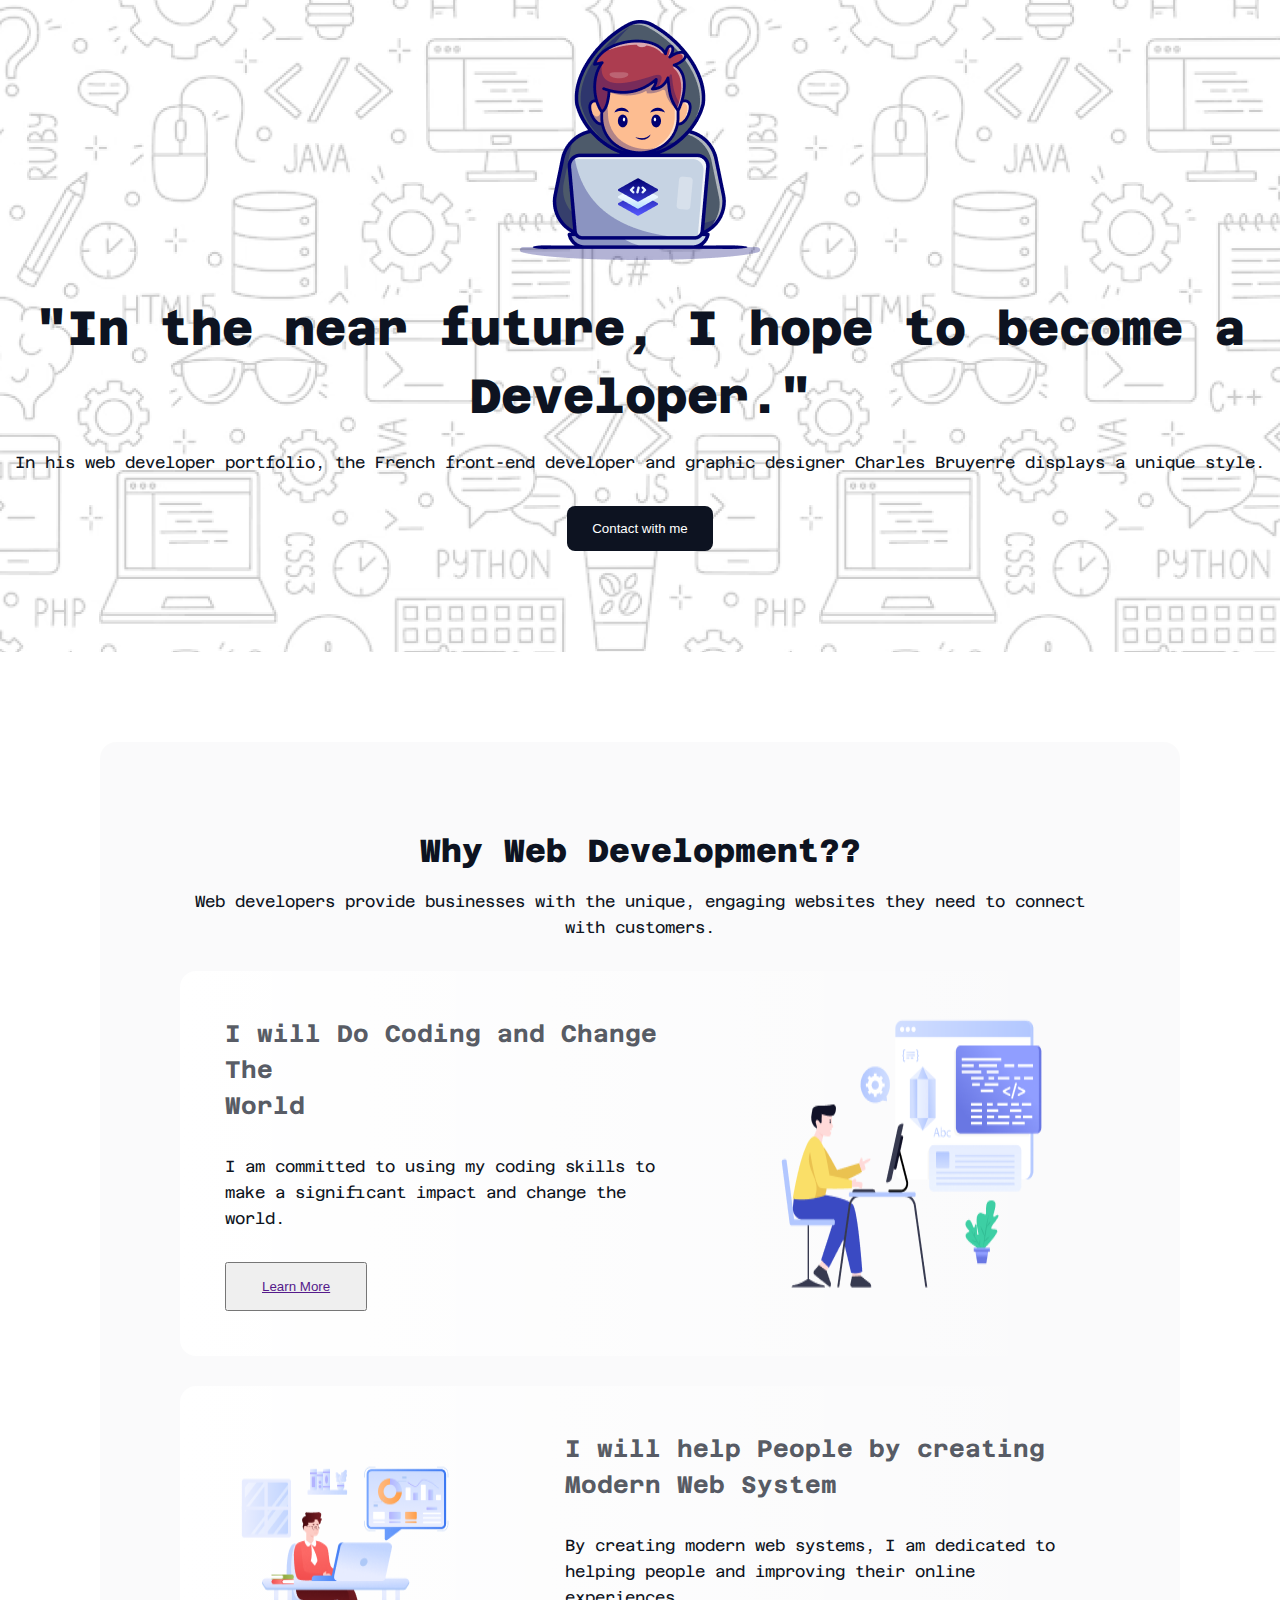
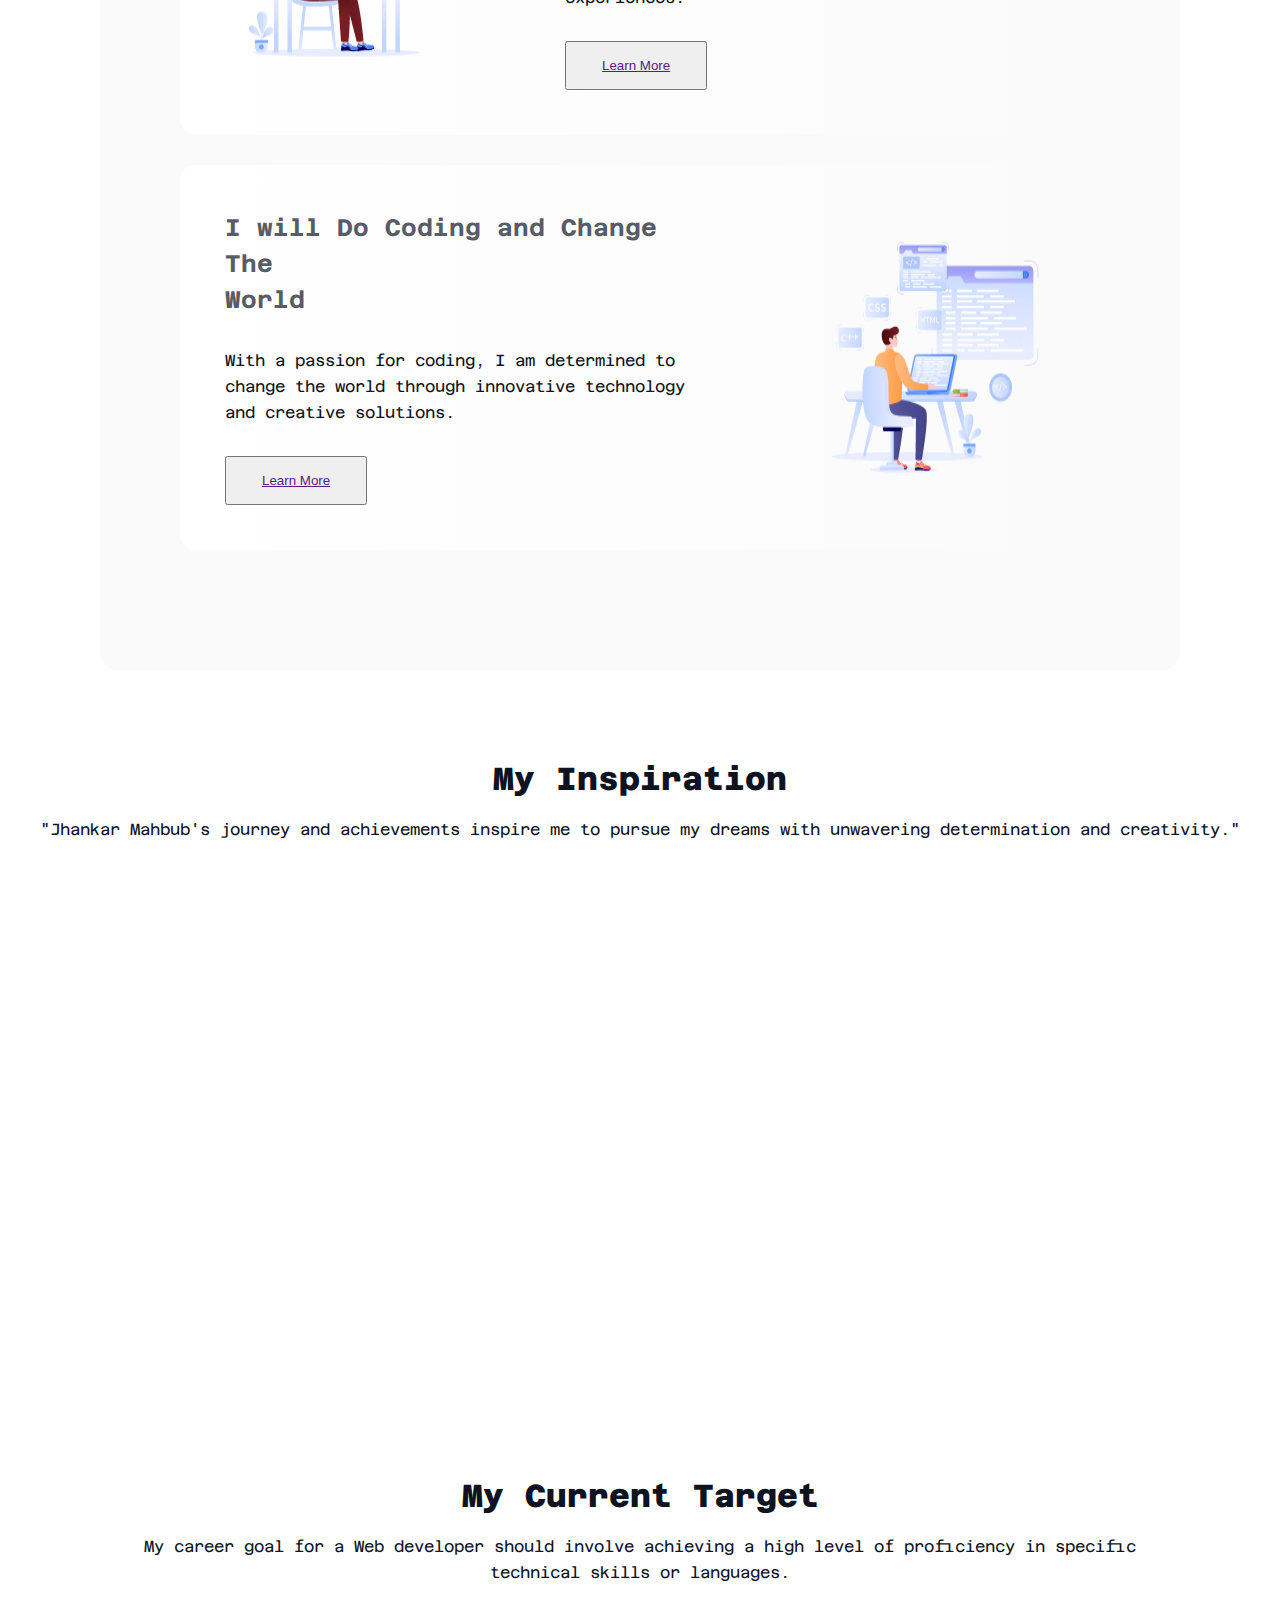
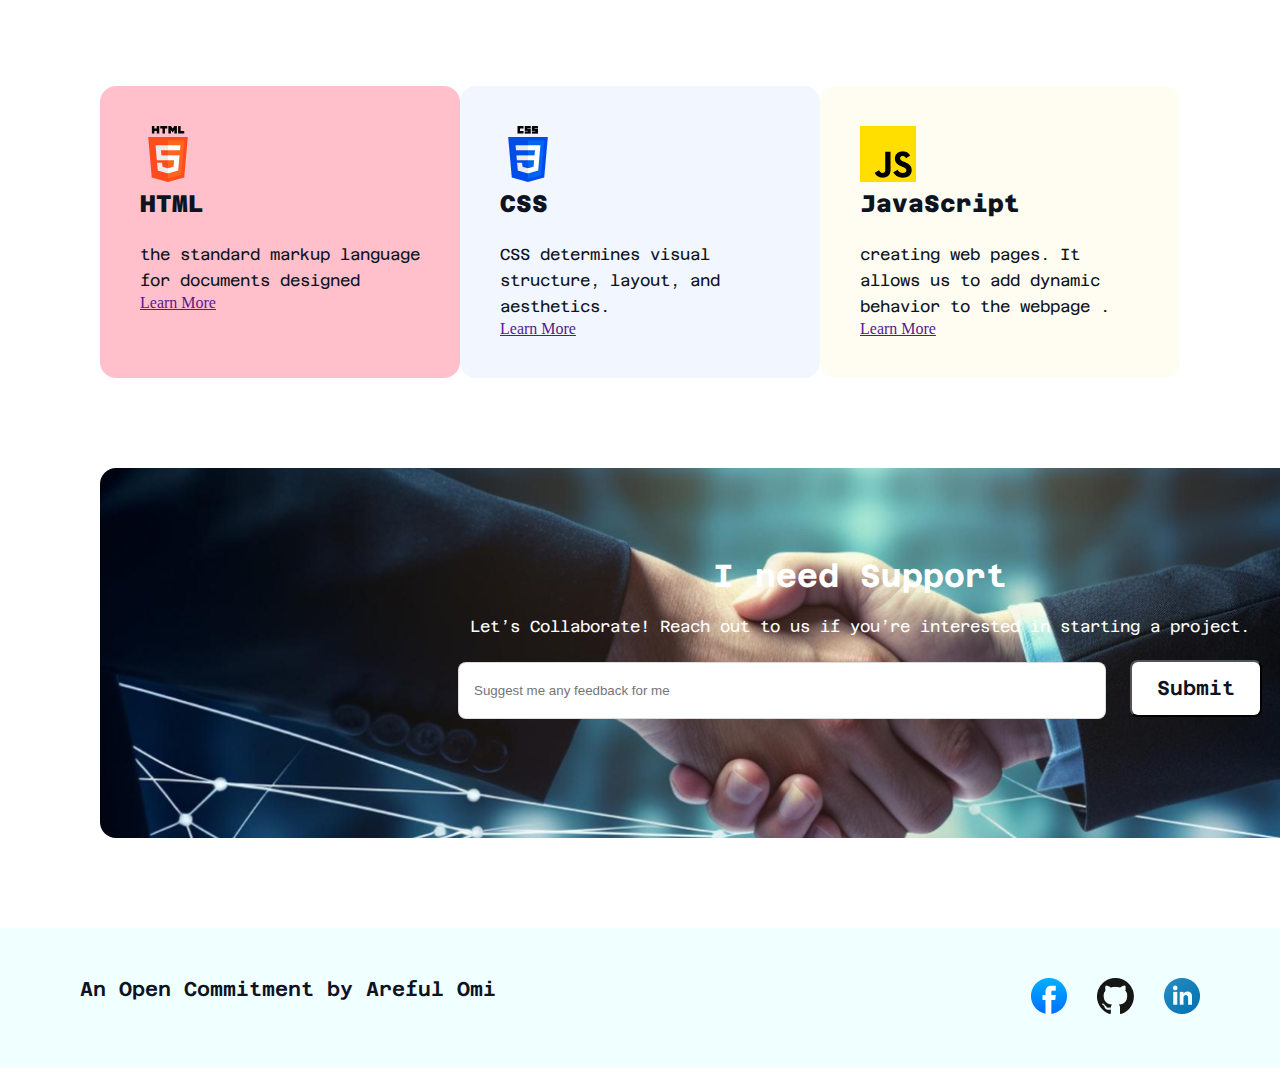
==== commit 97fed5e6: "added inspiration section" ====
--- a/index.html
+++ b/index.html
@@ -3,8 +3,9 @@
 <head>
     <meta charset="UTF-8">
     <meta name="viewport" content="width=device-width, initial-scale=1.0">
-    <title>Document</title>
+    <title>Portfollio</title>
     <link rel="stylesheet" href="./styles/style.css">
+    <link rel="icon" type="image/x-icon" href="./assets/facebook.png">
 </head>
 <body>
     <section class="banner">
@@ -50,7 +51,9 @@
        
      <p class="inspiration-description">"Jhankar Mahbub's journey and achievements inspire me to pursue my dreams with unwavering determination and creativity."</p>
      <div class="video">
-     <iframe width="560" height="315" src="https://www.youtube.com/embed/S-gIFz-uYNw?si=BvyJEE9r2zV2DK_J" title="YouTube video player" frameborder="0" allow="accelerometer; autoplay; clipboard-write; encrypted-media; gyroscope; picture-in-picture; web-share" referrerpolicy="strict-origin-when-cross-origin" allowfullscreen></iframe>
+     
+        <iframe   src="https://www.youtube.com/embed/S-gIFz-uYNw?si=BvyJEE9r2zV2DK_J" title="YouTube video player" frameborder="0" allow="accelerometer; autoplay; clipboard-write; encrypted-media; gyroscope; picture-in-picture; web-share" referrerpolicy="strict-origin-when-cross-origin" allowfullscreen></iframe>
+     
      </div>
     </section>
 
@@ -89,7 +92,7 @@
     <footer class="footer2" >
        <div class="footer-container">
         <p class="footer-text">
-            An Open Commitment by Awlad Hossain
+            An Open Commitment by Areful Omi
         </p>
         </div>
         <div class="icon-box">
--- a/styles/style.css
+++ b/styles/style.css
@@ -110,6 +110,10 @@
     padding: 15px 35px;
     
 }
+.inspiration{
+    text-align: center;
+}
+
 .inspiration-title{
     color: rgb(13, 19, 33);
 font-family: Azeret Mono;
@@ -131,10 +135,13 @@
 margin-top: 0;
 margin-bottom: 40px;
 }
-.video{
-    text-align: center;
-    border-radius: 16px;
-
+iframe{
+   
+    border-radius: 16px;
+    width: 1440px;
+    height: 500px;
+    
+    
 
 }
 .card{
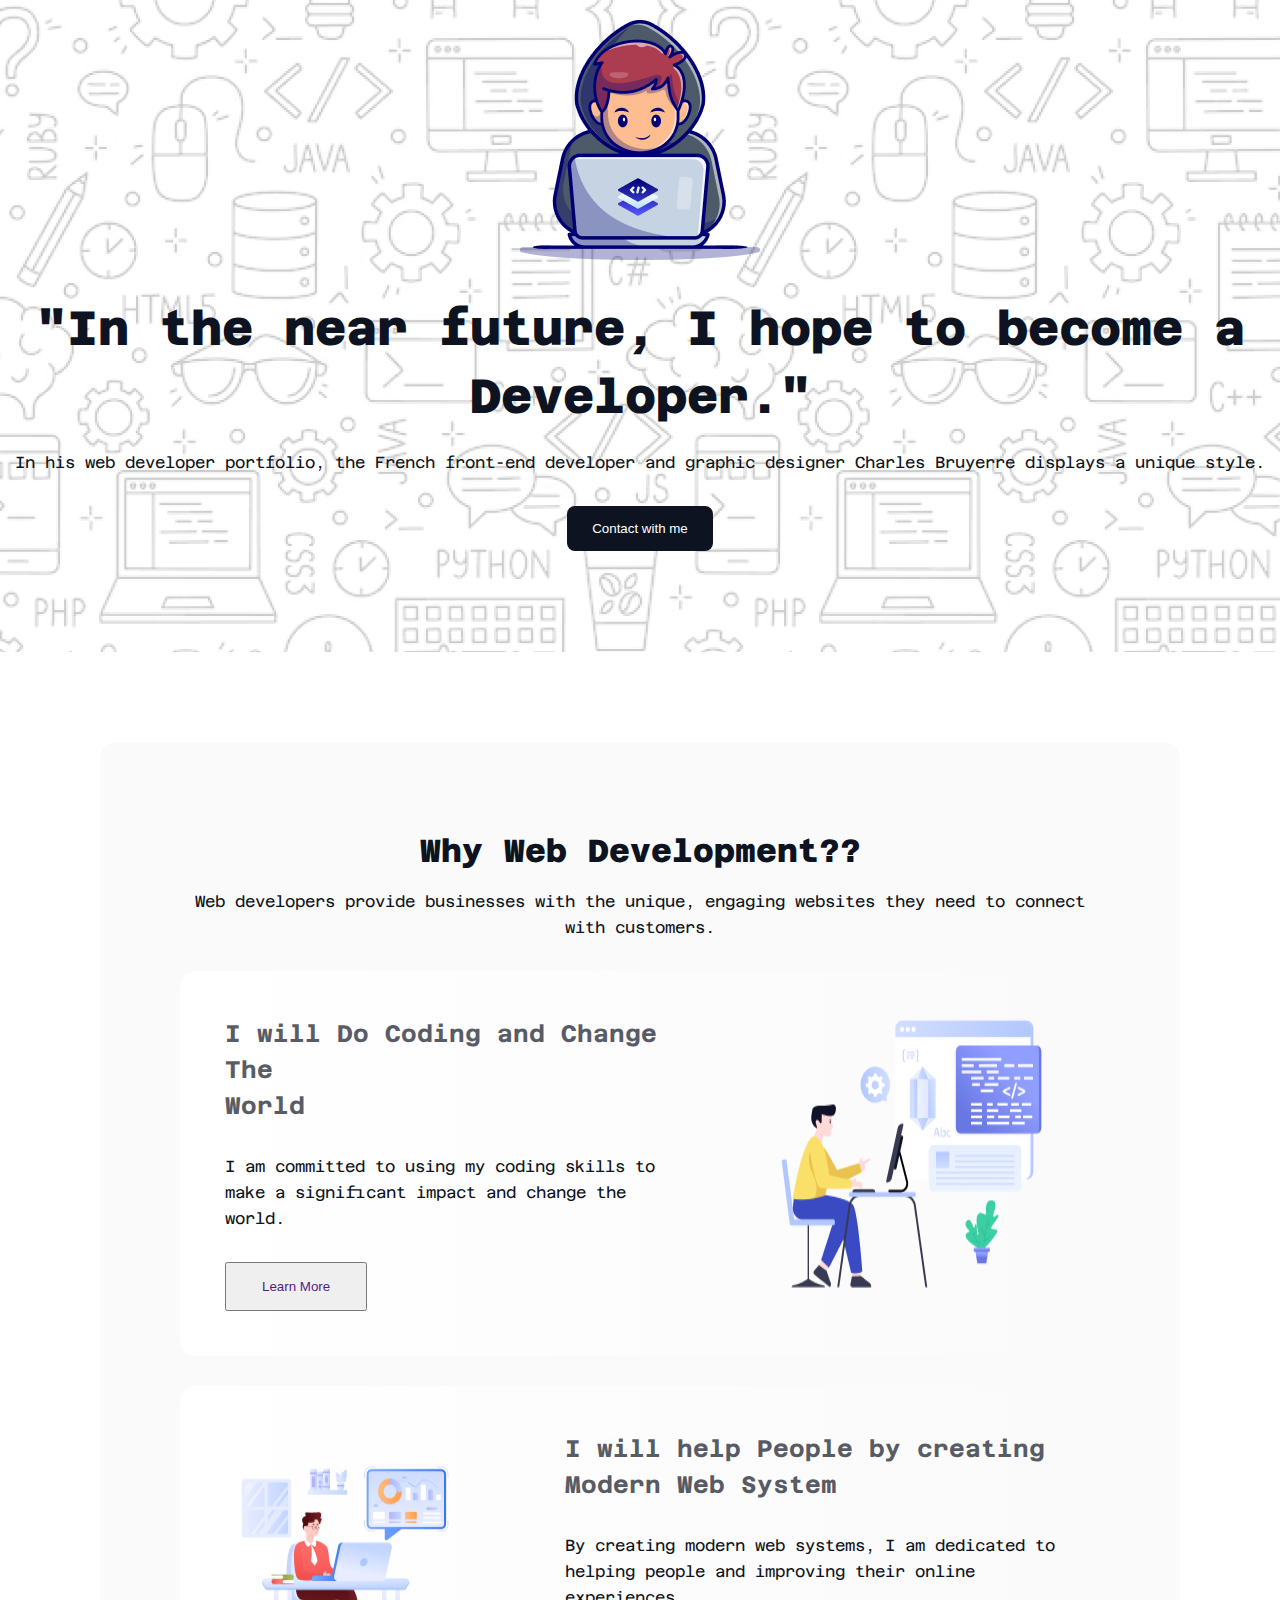
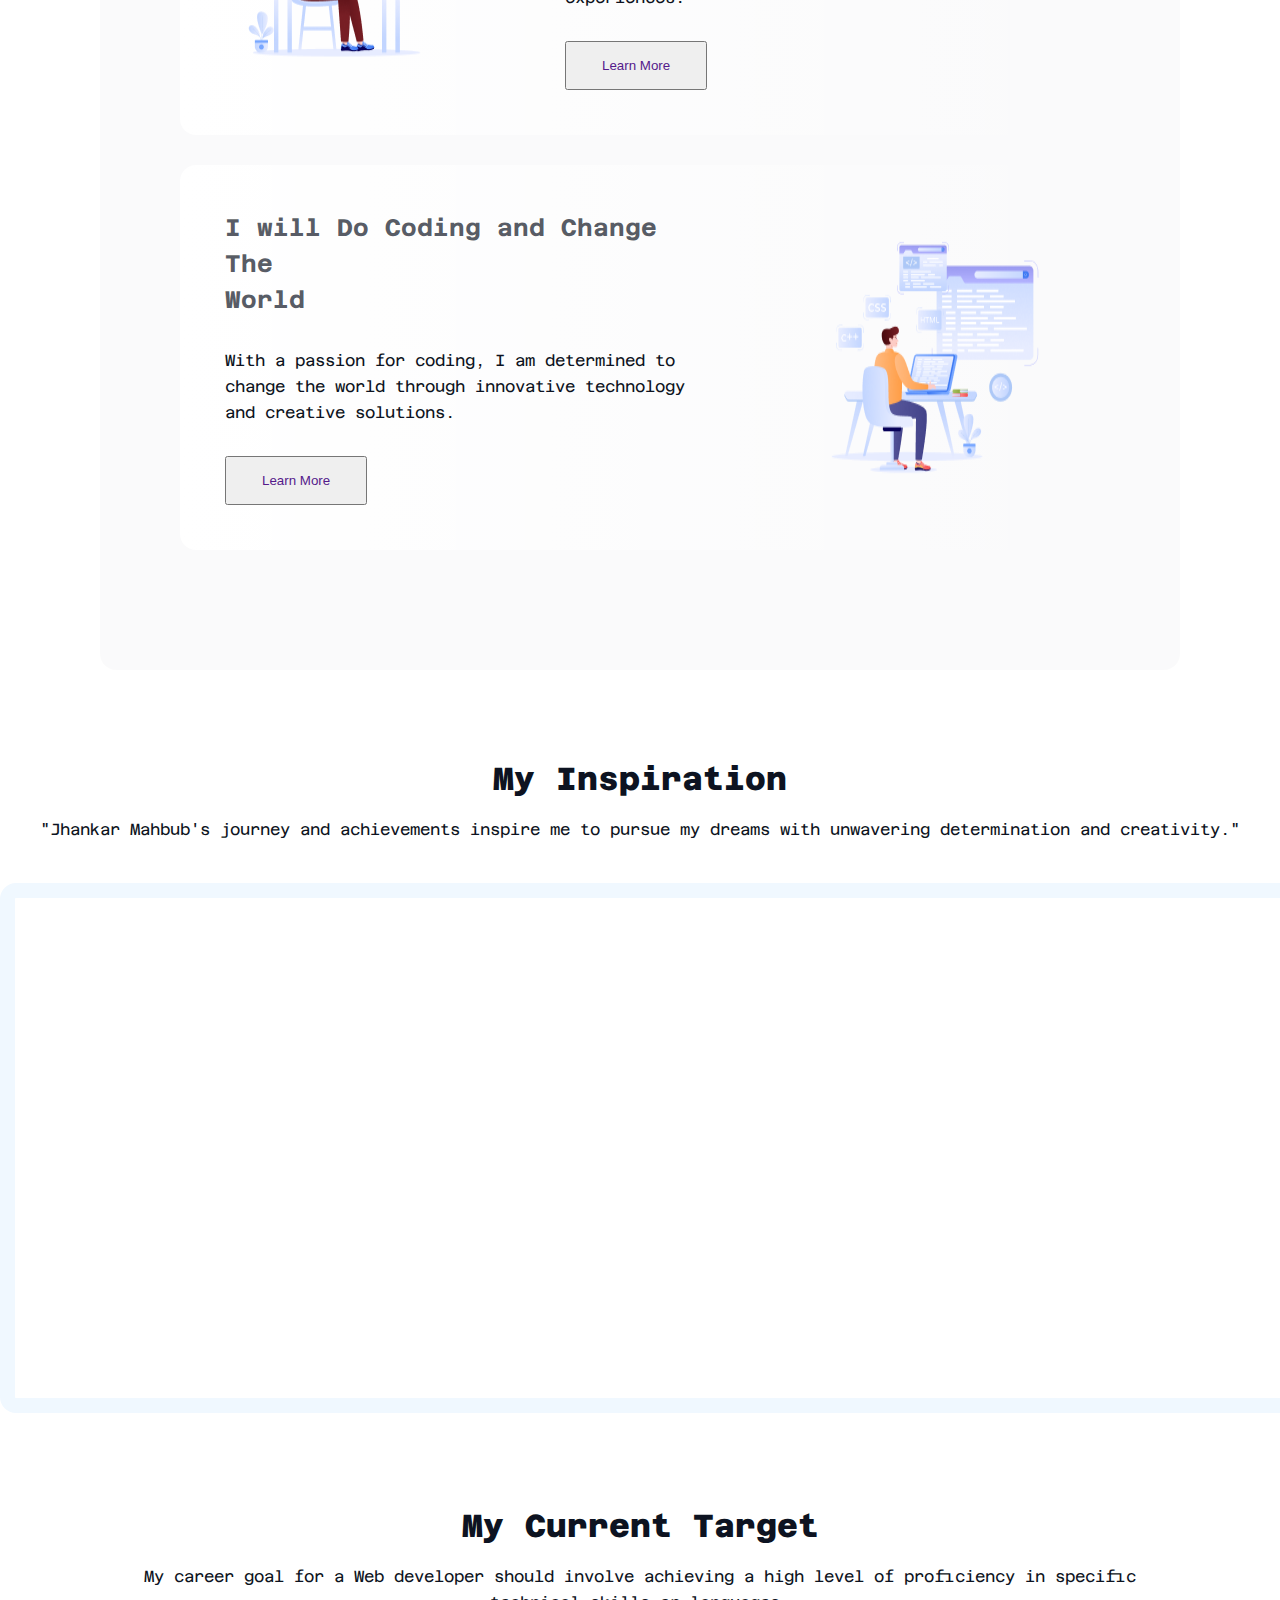
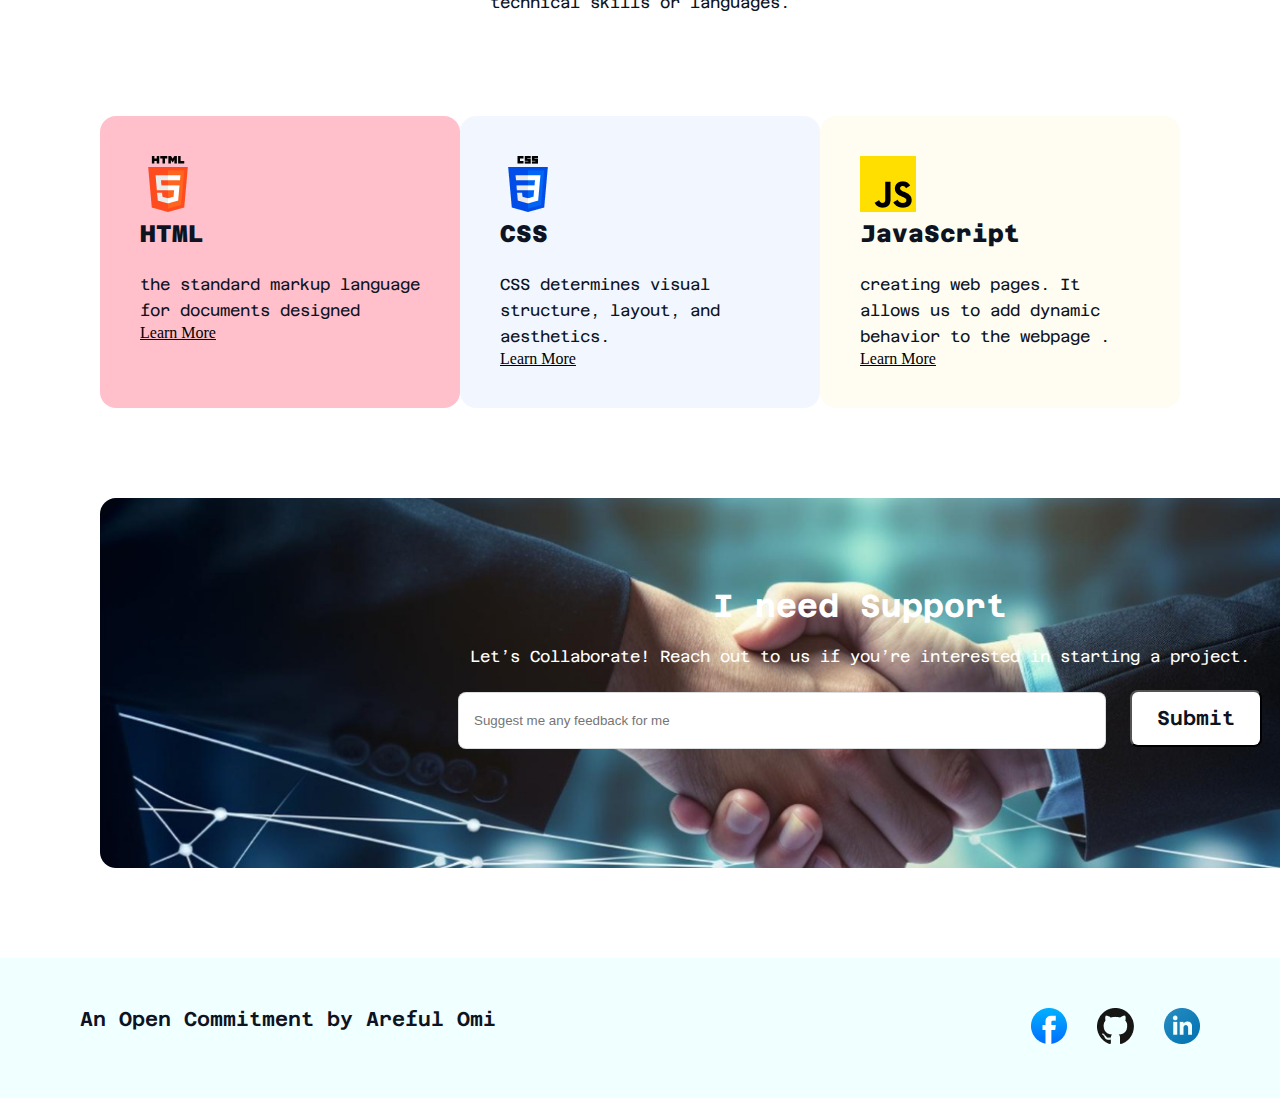
==== commit 2089227d: "added final codes" ====
--- a/index.html
+++ b/index.html
@@ -12,7 +12,7 @@
         <img class="banner-img" src="./assets/Group.png" alt="">
         <h1 class="title1">"In the near future, I hope to become a <br> Developer."</h1>
         <p class="description">In his web developer portfolio, the French front-end developer and graphic designer Charles Bruyerre displays a unique style.</p>
-        <button class="btn">Contact with me</button>
+        <a href="omi.html" target="_blank"><button class="btn">Contact with me</button></a>
     </section>
 
     <section class="web">
@@ -65,19 +65,19 @@
                 <img src="./assets/html.png" alt="">
                 <h2 class="box-title">HTML</h2>
                 <p class="box-description">the standard markup language for documents designed </p>
-                <a href="">Learn More</a>
+                <a href="https://www.w3schools.com/html/" target="_blank">Learn More</a>
             </div>
               <div class="card-container" id="box-color2">
                 <img src="./assets/css.png" alt="">
                 <h2 class="box-title">CSS</h2>
                 <p class="box-description">CSS determines visual structure, layout, and aesthetics.</p>
-                <a href="">Learn More</a>
+                <a href="https://www.w3schools.com/html/" target="_blank">Learn More</a>
             </div>
               <div class="card-container" id="box-color3">
                 <img src="./assets/js.png" alt="">
                 <h2 class="box-title">JavaScript</h2>
                 <p class="box-description">creating web pages. It allows us to add dynamic behavior to the webpage .</p>
-                <a href="">Learn More</a>
+                <a  href="https://www.w3schools.com/js/" target="_blank">Learn More</a>
             </div>
         </div>
     </section>
--- a/styles/style.css
+++ b/styles/style.css
@@ -84,6 +84,7 @@
     padding:45px;
     margin-bottom: 30px;
 }
+
 .img-container-title1{
 
 color: rgba(13, 19, 33, 0.7);
@@ -108,10 +109,14 @@
 }
 .btn-1{
     padding: 15px 35px;
-    
+    color: white;
+}
+.btn-1 a{
+    text-decoration: none;
 }
 .inspiration{
     text-align: center;
+    background-color:white;
 }
 
 .inspiration-title{
@@ -137,15 +142,20 @@
 }
 iframe{
    
-    border-radius: 16px;
+   
     width: 1440px;
     height: 500px;
+    border: 15px solid aliceblue;
+    border-radius: 16px;
     
     
 
 }
 .card{
     margin: 90px 100px;
+}
+.card-box a{
+    color:black;
 }
 .card-title{
     color: rgb(13, 19, 33);
